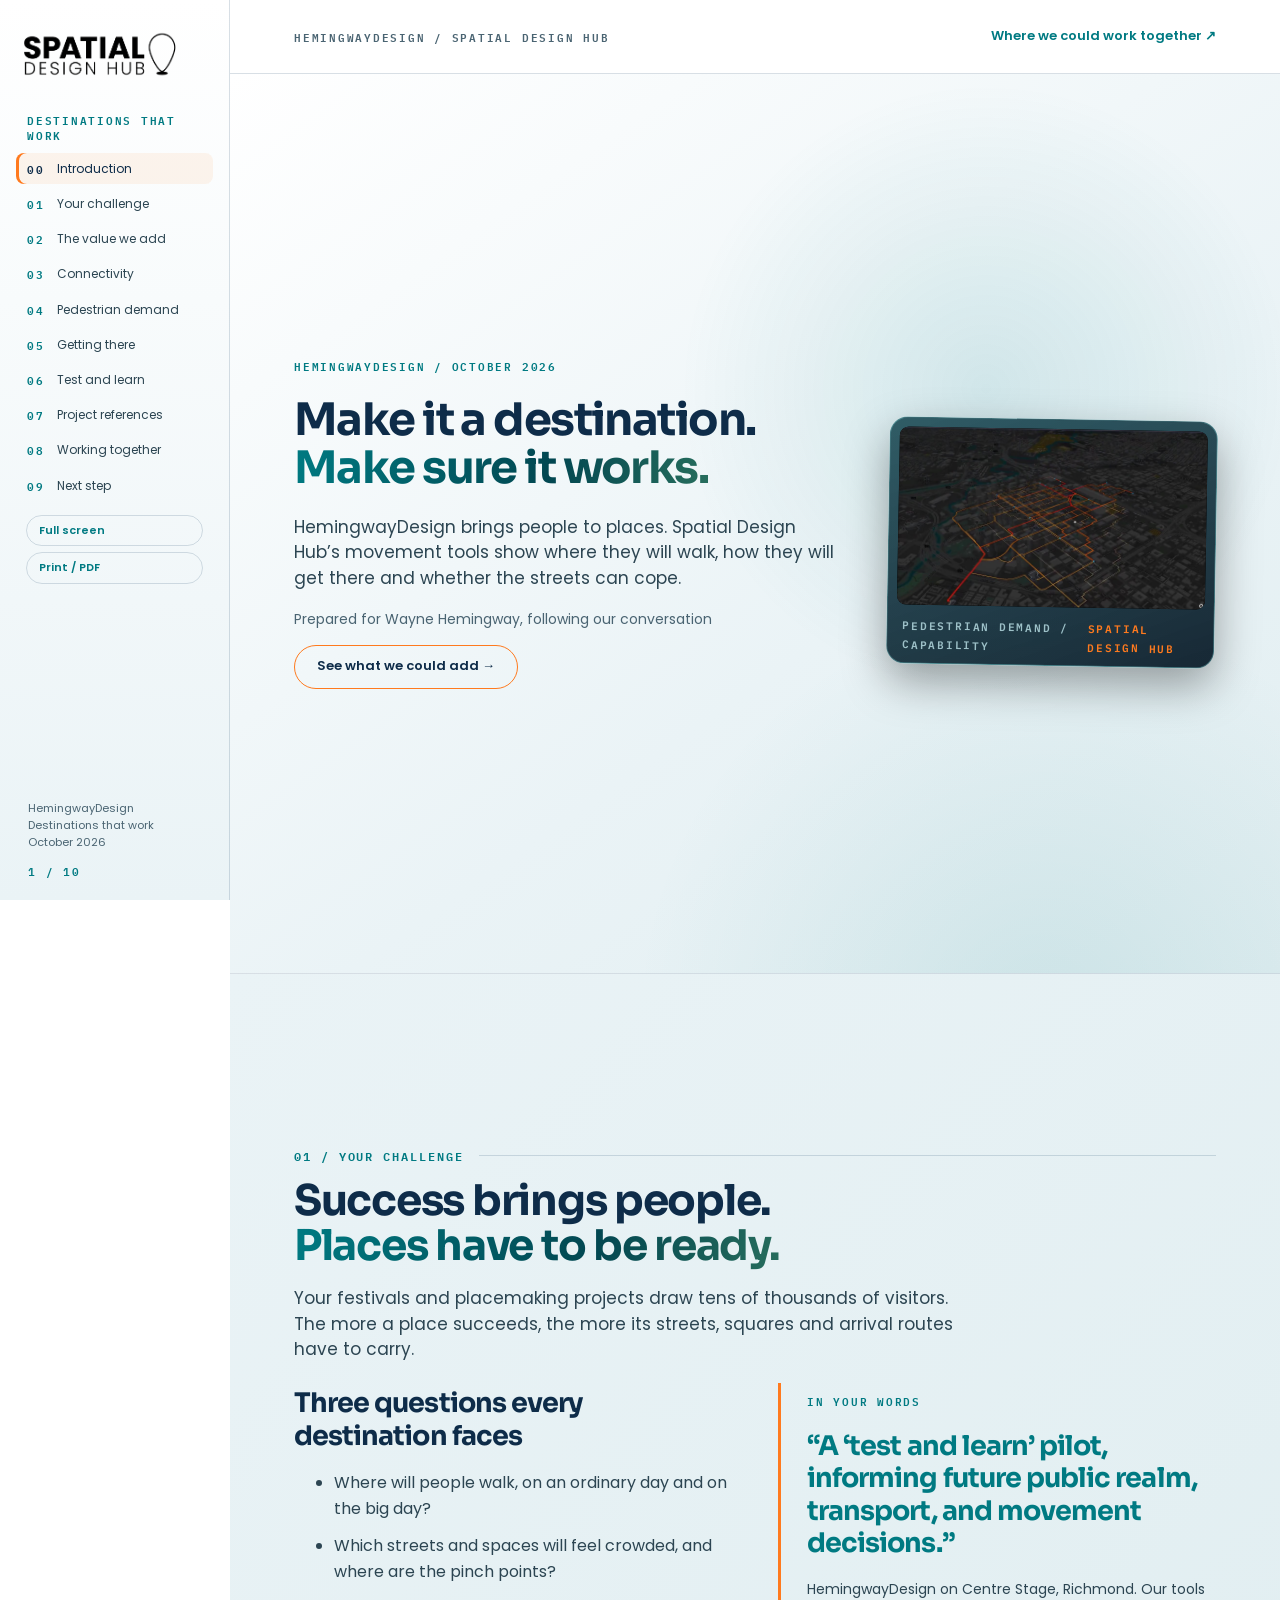
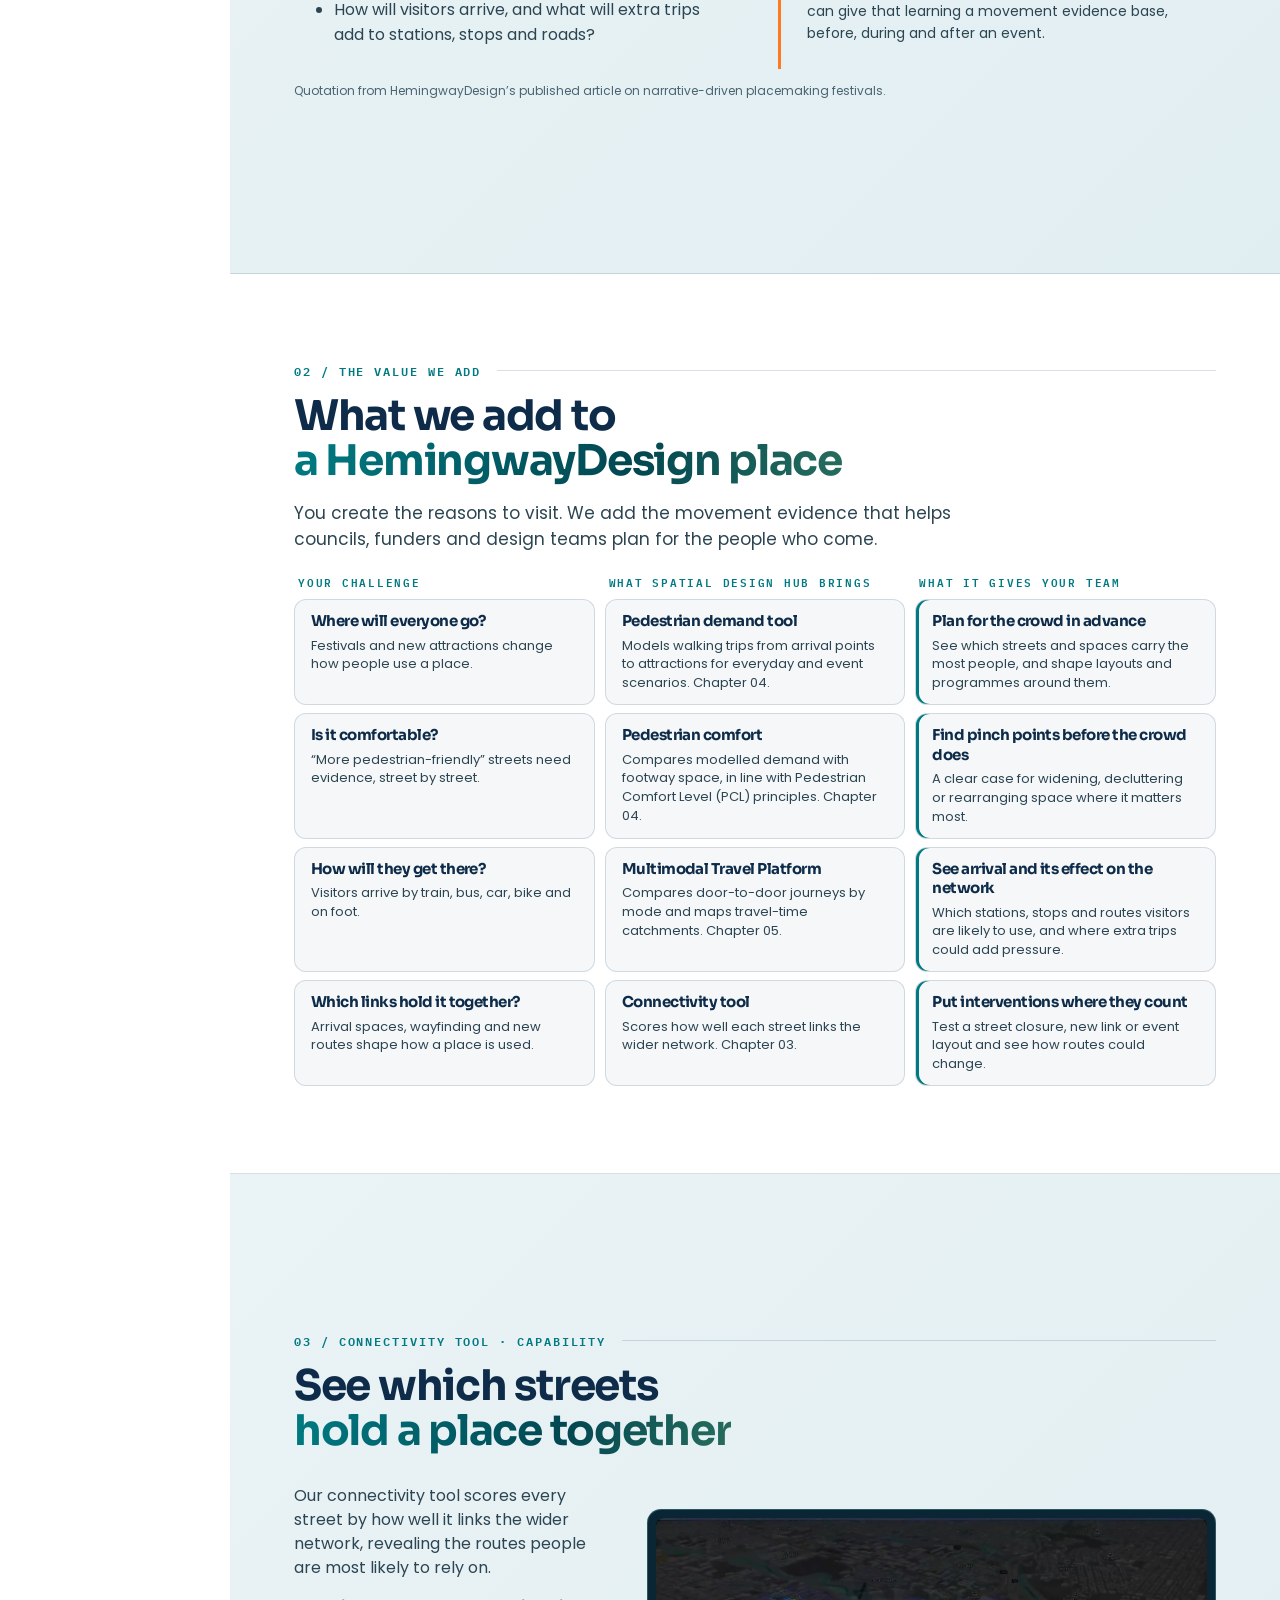
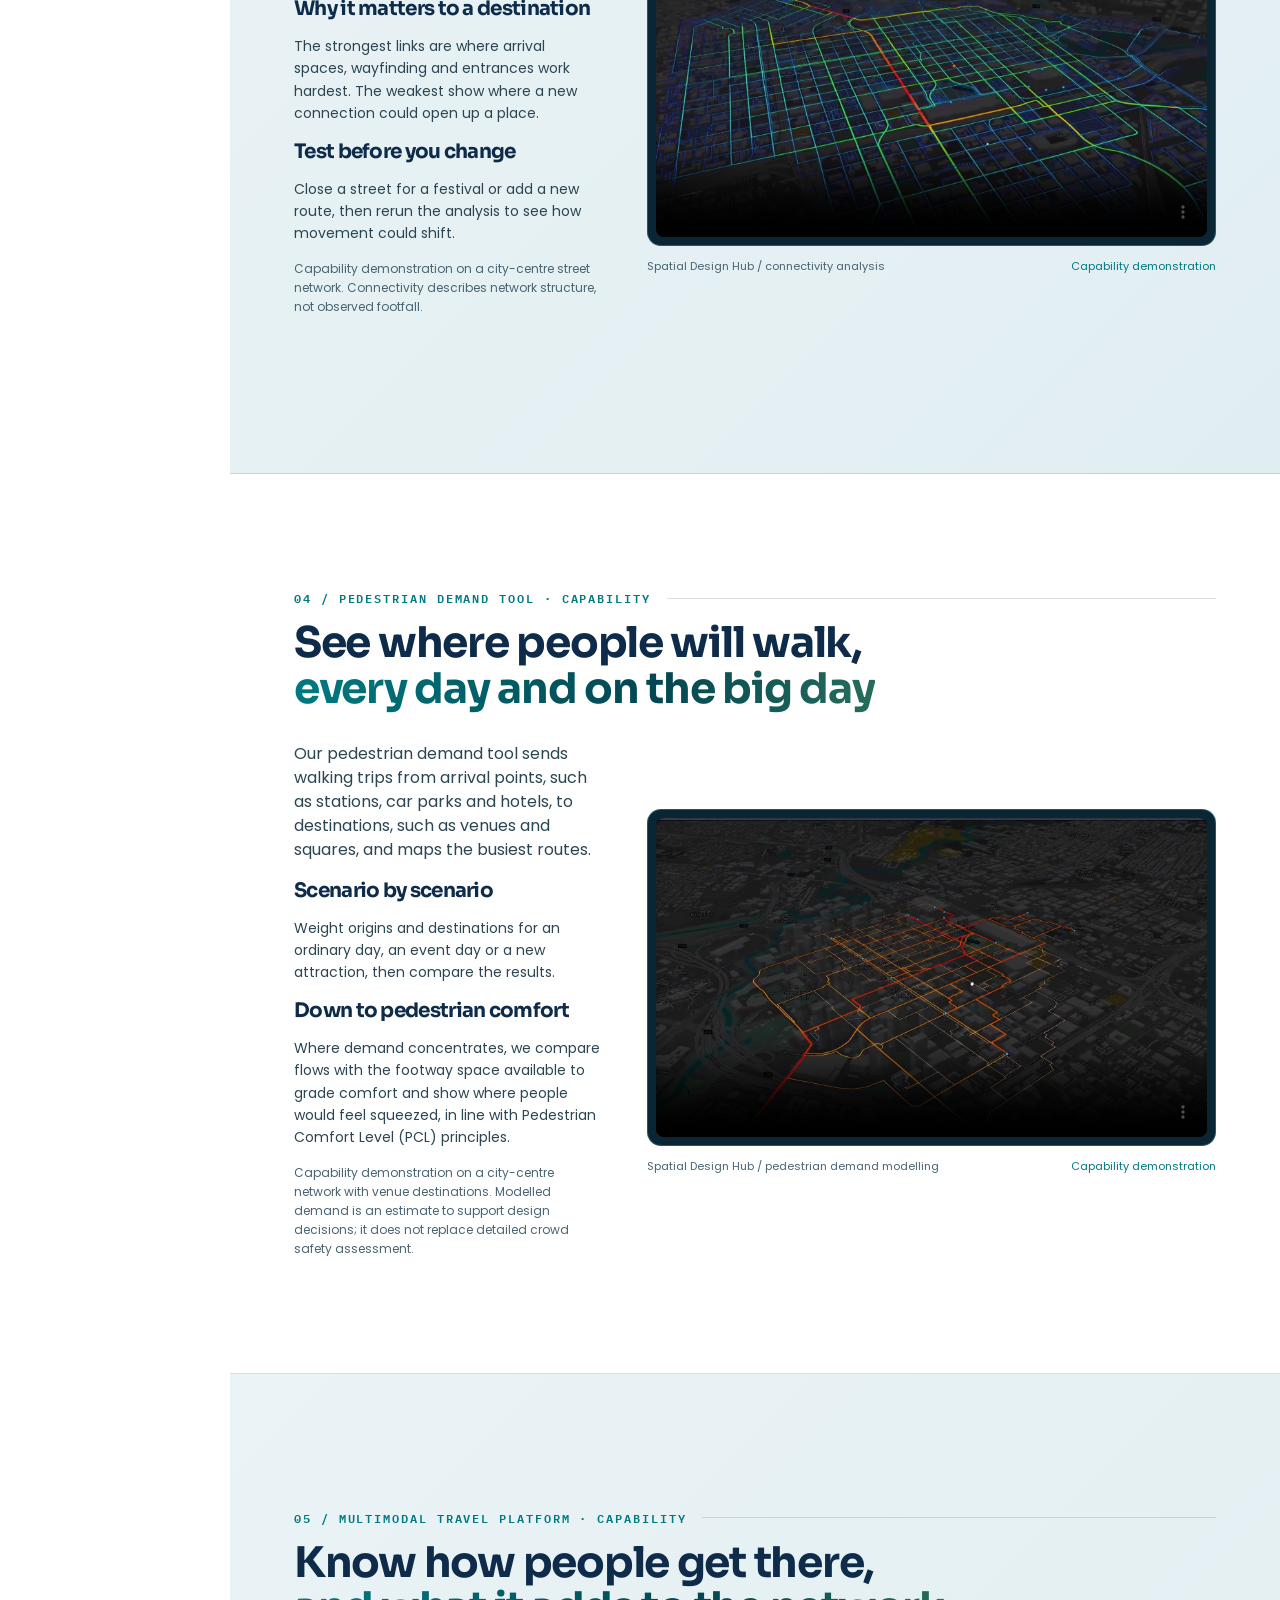
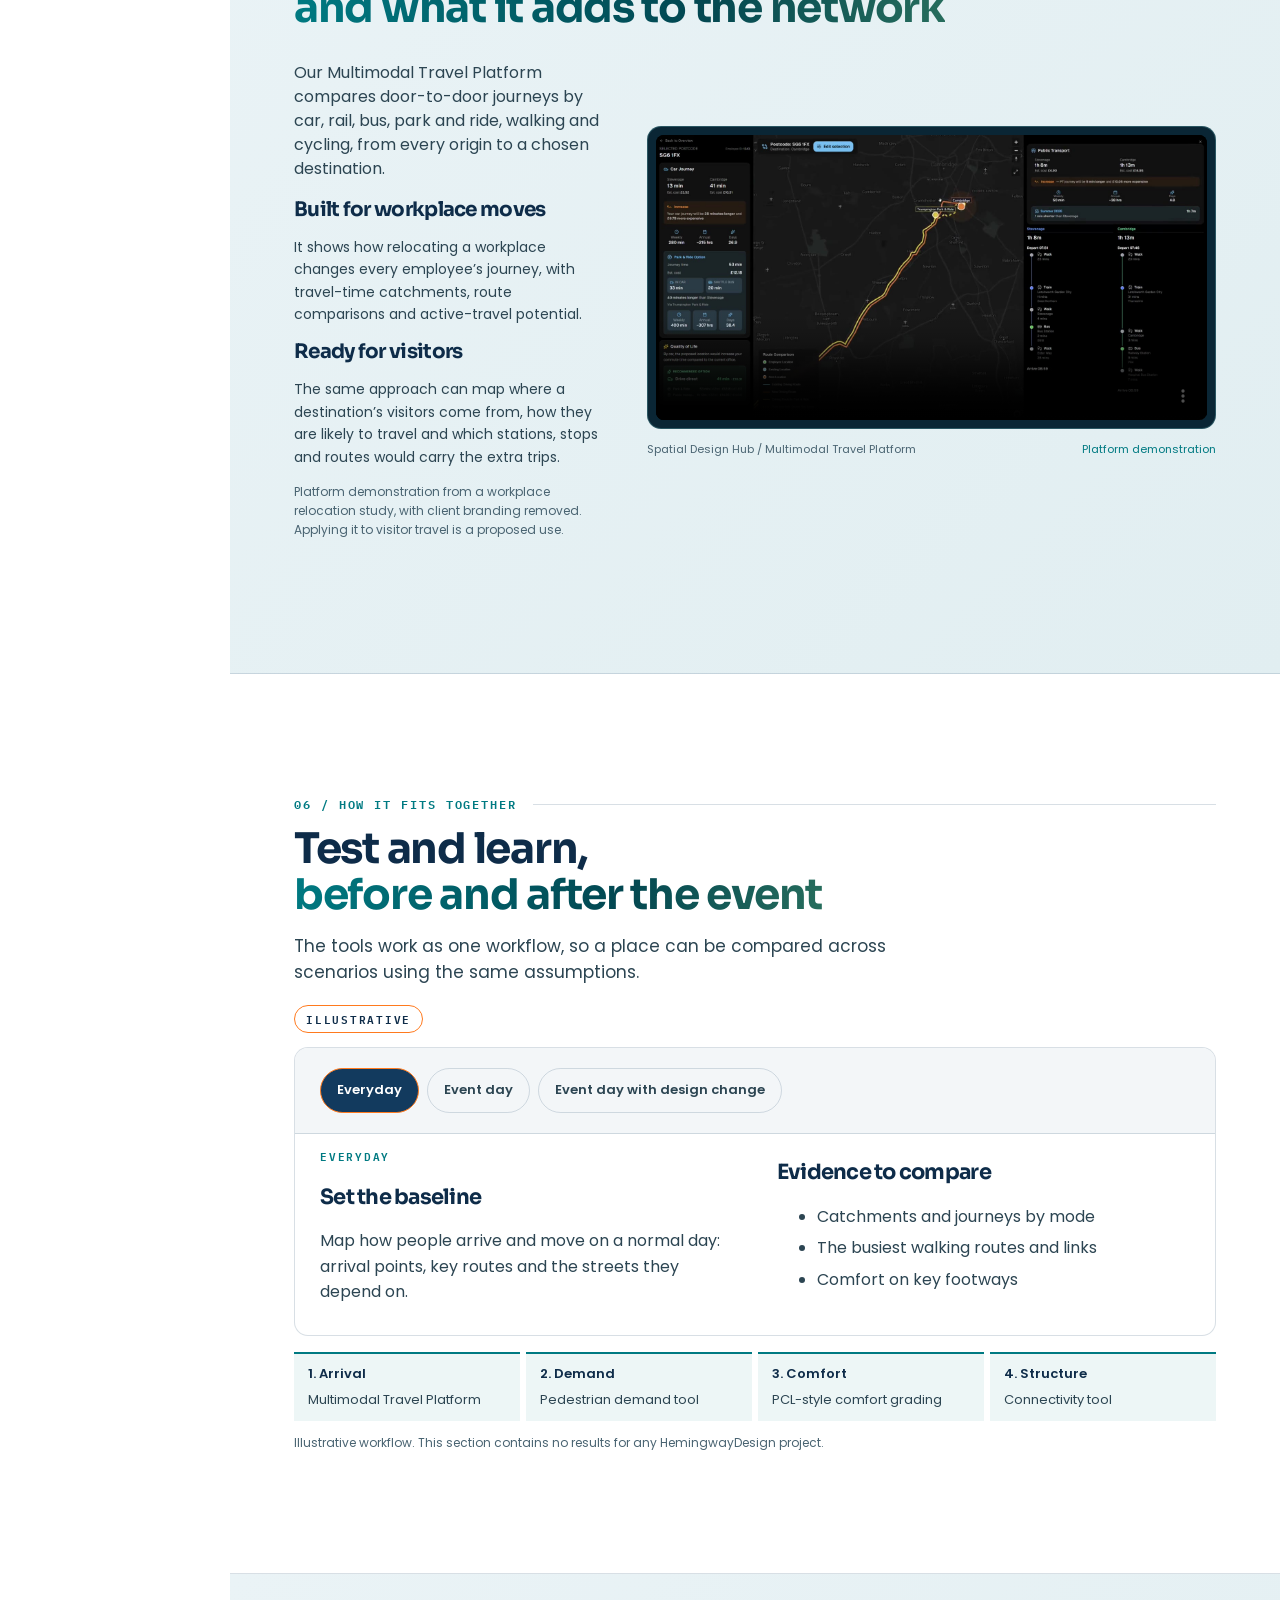
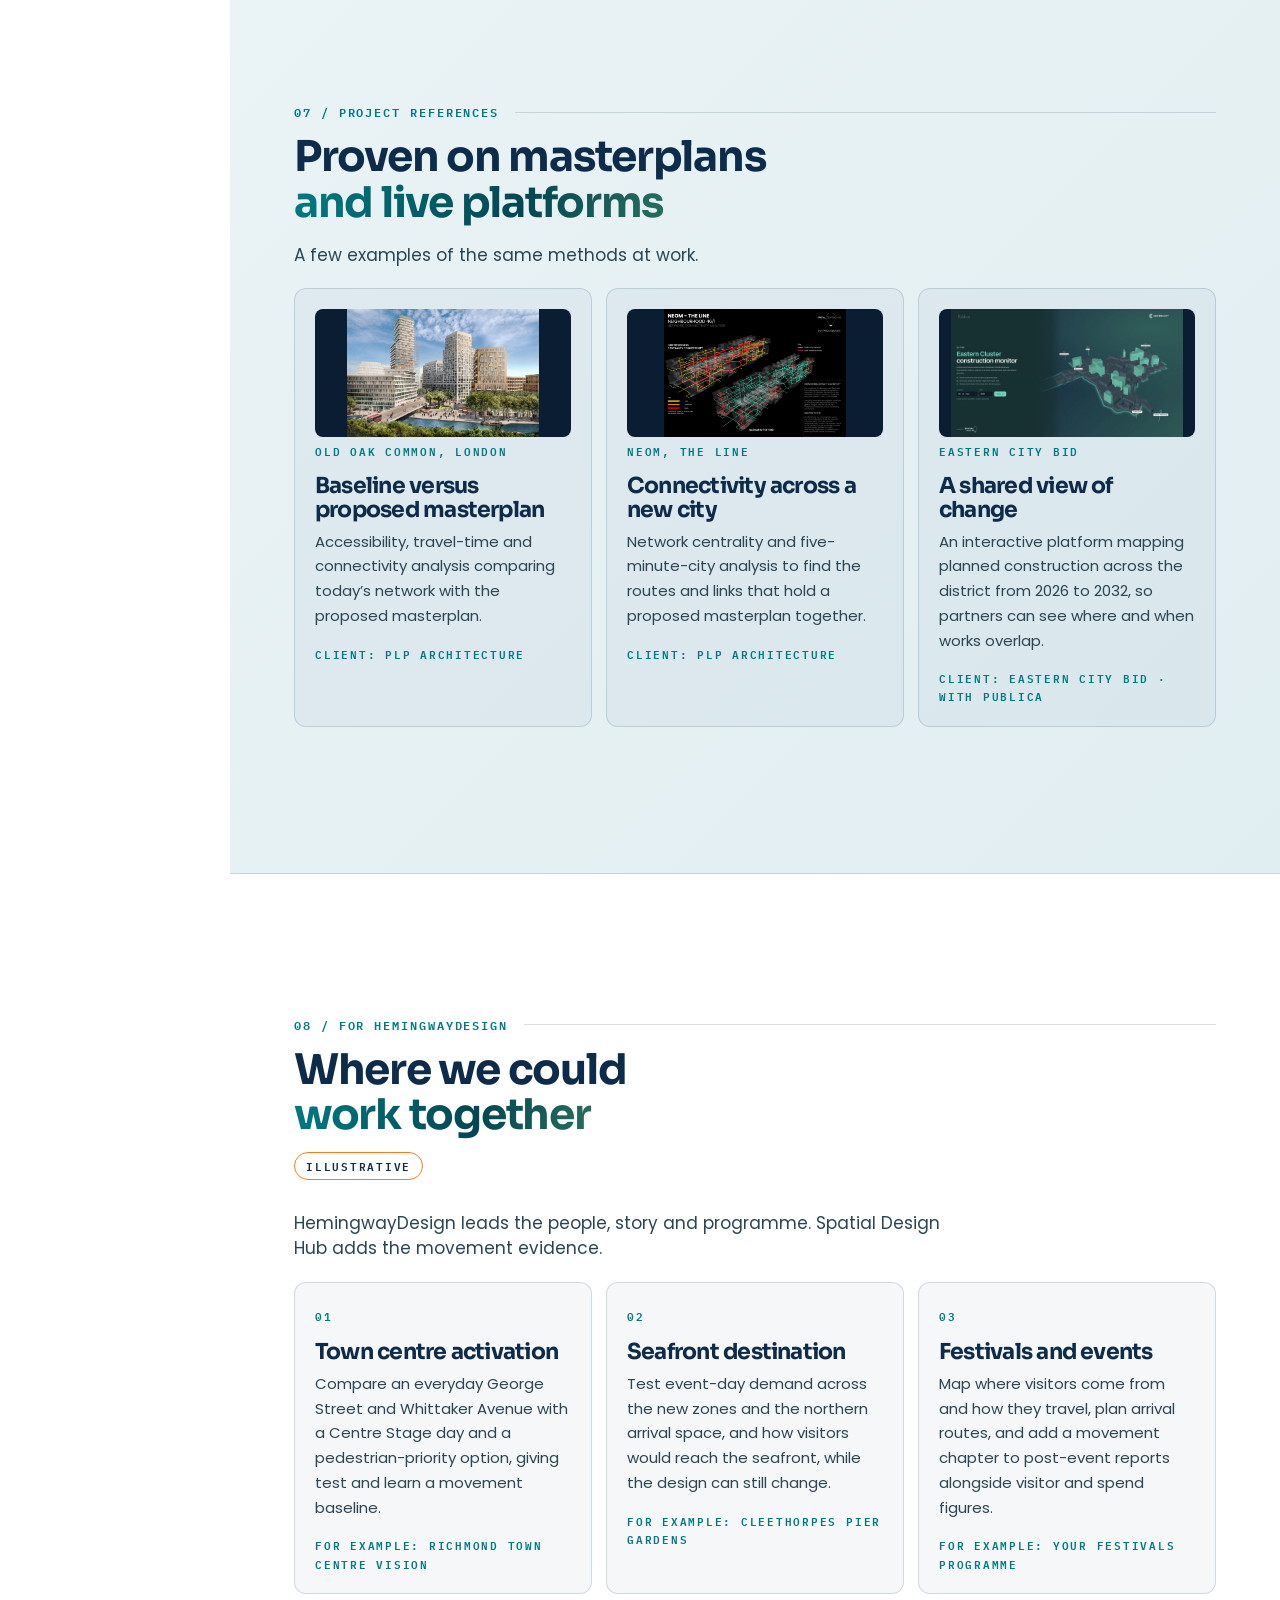
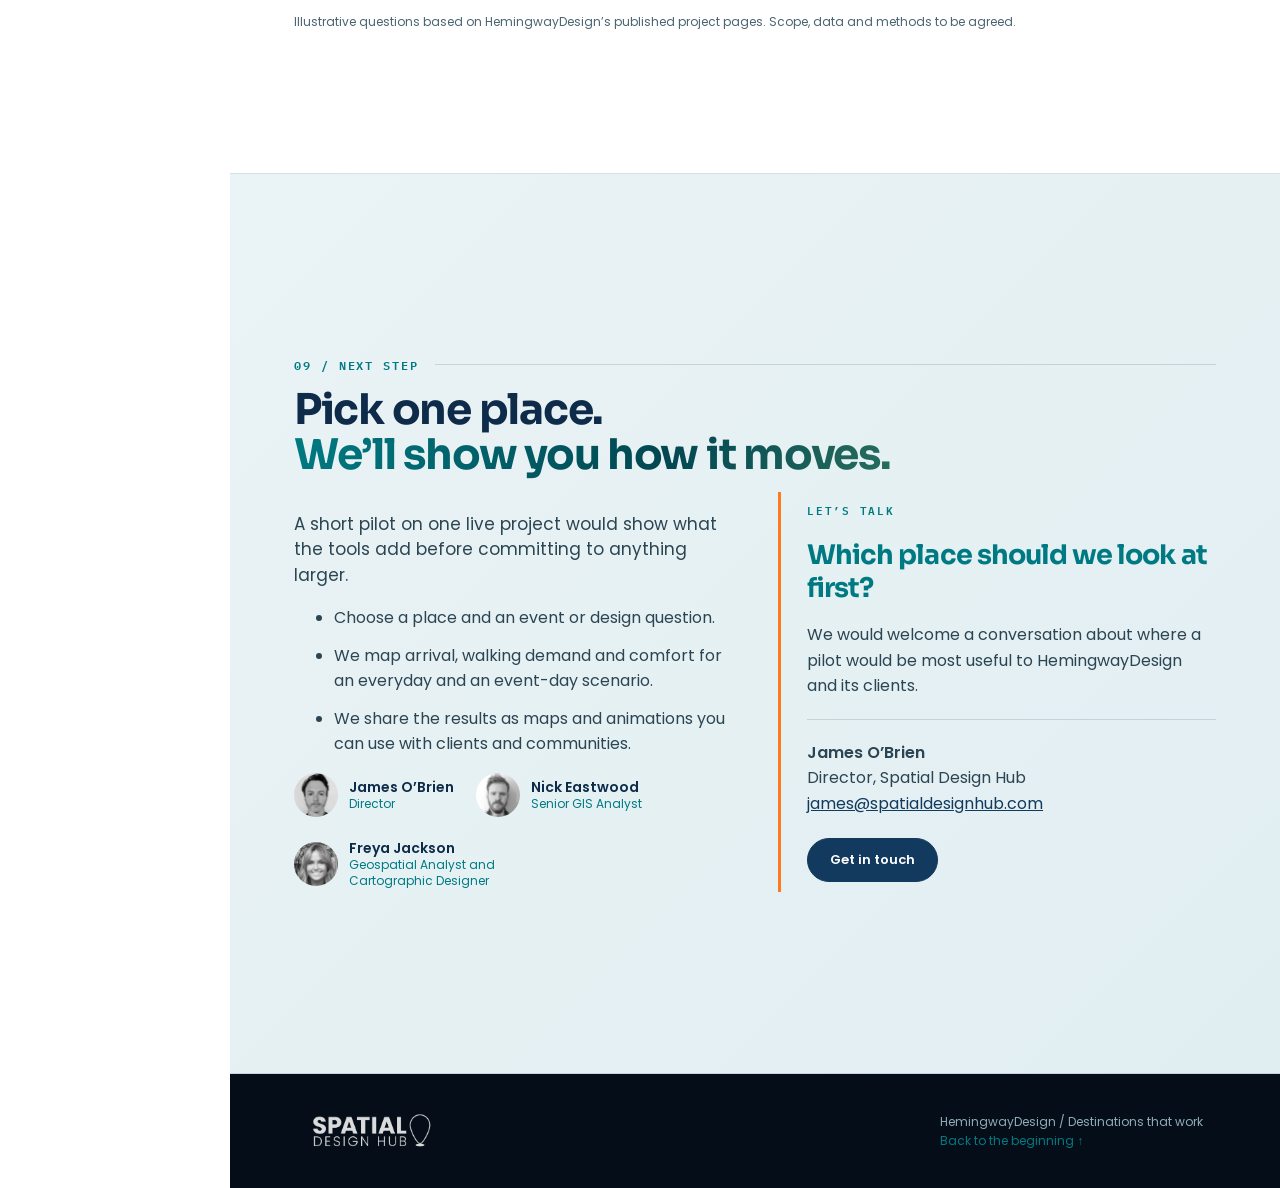
==== hemingwaydesign-deck_Light/index.html @ 5693001e "Add files via upload" ====
<!doctype html><html lang="en-GB" data-theme="light"><head><meta charset="utf-8"><meta name="viewport" content="width=device-width,initial-scale=1"><meta name="theme-color" content="#FFFFFF"><title>Destinations That Work</title><meta name="description" content="Spatial Design Hub for HemingwayDesign: pedestrian demand, comfort, connectivity and multimodal travel tools for destinations and events."><style>
:root{--navy:#0A1D33;--deep:#05060A;--blue:#123A5E;--teal:#007A82;--light-teal:#66AFB4;--amber:#FF7A1E;--paper:#F2F4F6;--body:#C9D6E8;--muted:#8FA3C4;--line:rgba(150,212,221,.2)}
*{box-sizing:border-box}html{scroll-behavior:smooth}body{margin:0;background:var(--deep);color:var(--paper);font:400 16px/1.6 Manrope,Inter,Arial,sans-serif}button,a{font:inherit}button{cursor:pointer}a{color:inherit;text-decoration:none}img{max-width:100%;display:block}button:focus-visible,a:focus-visible{outline:2px solid var(--amber);outline-offset:4px}::selection{background:var(--amber);color:var(--deep)}
.skip{position:absolute;left:-9999px;top:1rem;background:var(--amber);color:#081c2a;padding:.5rem 1rem;z-index:100}.skip:focus{left:1rem}
.shell{display:grid;grid-template-columns:230px minmax(0,1fr)}.rail{position:sticky;top:0;height:100vh;padding:28px 18px;background:linear-gradient(180deg,#0A1D33,#071521);border-right:1px solid var(--line);display:flex;flex-direction:column;z-index:20}.brand img{width:168px;height:auto}.rail-label,.eyebrow,.tag,.micro{font:700 11px/1.4 'IBM Plex Mono',monospace;letter-spacing:.17em;text-transform:uppercase}.rail-label{color:var(--light-teal);margin:44px 11px 18px}.chapter-nav{display:grid;gap:4px}.chapter-nav a{display:flex;gap:12px;align-items:center;padding:10px 12px;border-radius:8px;color:#B8CBD5;font-size:13px;transition:.2s}.chapter-nav a span{color:var(--light-teal);font:500 11px 'IBM Plex Mono',monospace}.chapter-nav a:hover,.chapter-nav a.active{background:rgba(0,122,130,.25);color:#fff}.chapter-nav a.active{box-shadow:inset 3px 0 var(--amber)}.rail-foot{margin-top:auto;color:#7FA7B4;font-size:11px;line-height:1.55;padding:12px}
main{min-width:0}.topbar{height:74px;display:flex;align-items:center;justify-content:space-between;padding:0 clamp(24px,5vw,86px);border-bottom:1px solid var(--line);background:rgba(5,12,20,.8)}.topbar .micro{color:#A3C1C8}.topbar a{color:var(--light-teal);font-size:13px;font-weight:700}.topbar a:hover{color:var(--amber)}
.section{position:relative;padding:clamp(72px,9vw,140px) clamp(24px,6vw,110px);border-bottom:1px solid var(--line);overflow:hidden}.wrap{max-width:1200px;margin:auto}.hero{min-height:calc(100vh - 74px);display:flex;align-items:center;background:radial-gradient(circle at 72% 35%,rgba(0,122,130,.32),transparent 30%),linear-gradient(145deg,#0A1D33 0%,#071725 55%,#032D39 100%)}.hero:after{content:"";position:absolute;inset:auto -20% -55% 35%;height:100%;background:radial-gradient(ellipse,rgba(0,122,130,.25),transparent 65%);pointer-events:none}.hero-grid{display:grid;grid-template-columns:1fr .9fr;gap:7%;align-items:center;width:100%}.eyebrow{color:var(--light-teal);margin-bottom:22px}.hero h1,h2,h3{font-family:Sora,Manrope,Arial,sans-serif;line-height:1.08;letter-spacing:-.035em}.hero h1{font-size:clamp(46px,6vw,90px);margin:0 0 22px;max-width:850px}.hero h1 em{font-style:normal;color:#86D2D0}.lead{font-size:clamp(18px,1.6vw,23px);line-height:1.5;color:#D1E6E8;max-width:660px}.hero-copy{color:var(--body);max-width:650px}.actions{display:flex;gap:12px;flex-wrap:wrap;margin-top:32px}.btn{display:inline-flex;align-items:center;gap:12px;border:1px solid var(--amber);background:var(--amber);color:#10283A;padding:13px 19px;border-radius:6px;font-weight:800;font-size:13px}.btn:hover{background:#FF9B58}.btn.secondary{background:transparent;color:#fff;border-color:#6CAFB4}.btn.secondary:hover{background:rgba(102,175,180,.12)}.arrow{font-size:19px;line-height:1}
.hero-panel{border:1px solid rgba(130,221,219,.34);background:linear-gradient(160deg,rgba(11,61,72,.82),rgba(5,22,36,.92));border-radius:18px;padding:12px;box-shadow:0 30px 80px #0008;transform:rotate(1.4deg)}.hero-panel img{border-radius:9px}.panel-foot{display:flex;align-items:center;justify-content:space-between;padding:10px 6px 1px;color:#9EC1C8;font:11px 'IBM Plex Mono',monospace}.panel-foot strong{color:var(--amber)}
.section-label{display:flex;align-items:center;gap:16px;color:var(--light-teal);font:700 12px 'IBM Plex Mono',monospace;letter-spacing:.12em;text-transform:uppercase;margin-bottom:18px}.section-label:after{content:"";height:1px;background:var(--line);flex:1}.section h2{font-size:clamp(34px,4vw,58px);margin:0 0 24px;max-width:850px}.section-intro{color:#B9CFD6;font-size:19px;max-width:840px;margin:0 0 40px}.dark{background:#091827}.tealwash{background:linear-gradient(135deg,#0A1D33,#06323D 75%,#092333)}.card-grid{display:grid;grid-template-columns:repeat(3,1fr);gap:14px}.card{border:1px solid var(--line);border-radius:12px;padding:27px;background:rgba(255,255,255,.035)}.card .num{font:700 11px 'IBM Plex Mono',monospace;color:var(--amber)}.card h3{font-size:22px;margin:20px 0 12px}.card p{color:var(--body);margin:0;font-size:14px}.card ul{color:var(--body);padding-left:17px;font-size:14px}.card li{margin:7px 0}.flow{display:flex;align-items:stretch;gap:6px;margin-top:28px}.flow div{flex:1;padding:16px;border-top:2px solid var(--teal);background:rgba(0,122,130,.12);font-size:13px}.flow strong{display:block;color:#B2E7E2;margin-bottom:5px}.flow .point{color:var(--amber)}
.explorer{display:grid;grid-template-columns:320px 1fr;min-height:520px;border:1px solid rgba(102,175,180,.36);border-radius:16px;overflow:hidden;background:#071824}.explorer-control{padding:30px;background:#0B2532;border-right:1px solid var(--line)}.explorer-control h3{font-size:23px;margin:8px 0 13px}.explorer-control p{color:var(--body);font-size:14px}.layers{display:grid;gap:9px;margin:24px 0}.layer-btn{width:100%;text-align:left;background:transparent;border:1px solid var(--line);border-radius:7px;padding:11px 13px;color:#BED1D8;font-size:13px;display:flex;align-items:center;gap:10px}.layer-btn:before{content:"";width:9px;height:9px;border-radius:50%;border:1px solid var(--light-teal)}.layer-btn.on{border-color:var(--light-teal);background:rgba(0,122,130,.22);color:white}.layer-btn.on:before{background:#72D1C6}.explorer-stage{position:relative;min-height:520px;overflow:hidden;background:radial-gradient(circle at 50% 45%,#0E3B43,#071B2C 65%)}.explorer-stage svg{width:100%;height:100%;position:absolute;inset:0}.legend{position:absolute;bottom:20px;right:20px;border:1px solid var(--line);border-radius:8px;background:#081b2de6;padding:12px 16px;color:#B5CBD0;font-size:12px}.legend b{display:block;color:white;margin-bottom:3px}.map-note{position:absolute;top:18px;right:18px;font:10px 'IBM Plex Mono',monospace;letter-spacing:.1em;text-transform:uppercase;color:#ADD5D6;background:#0A2432d9;border:1px solid var(--line);padding:6px 9px;border-radius:5px}.map-label{fill:#E6F4F3;font:600 13px Arial,sans-serif;paint-order:stroke;stroke:#07303E;stroke-width:4px}.map-layer{transition:opacity .3s}.map-layer.off{opacity:0}
.split{display:grid;grid-template-columns:1fr 1fr;gap:5%;align-items:center}.image-frame{border:1px solid var(--line);padding:8px;border-radius:13px;background:#092735;box-shadow:0 22px 60px #0005}.image-frame img{border-radius:6px}.caption{color:#9DB4BF;font-size:12px;margin-top:12px}.quote{border-left:3px solid var(--amber);padding-left:22px;color:#D5E8E7;font-size:19px}.tabs{display:flex;gap:6px;margin:25px 0 18px}.tab{border:1px solid var(--line);background:transparent;color:#C5D8DB;border-radius:6px;padding:8px 13px;font-size:13px}.tab[aria-selected=true]{background:var(--teal);border-color:var(--teal);color:white}.tab-panel[hidden]{display:none}.metric-line{display:grid;grid-template-columns:repeat(3,1fr);gap:10px;margin-top:25px}.metric-line div{border-top:1px solid var(--line);padding-top:12px;color:#B9D1D4;font-size:13px}.metric-line b{display:block;color:#fff;font-size:15px}
.video-wrap{position:relative;border:1px solid rgba(102,175,180,.35);padding:8px;background:#0A2635;border-radius:14px}.video-wrap video{display:block;width:100%;aspect-ratio:5/3;object-fit:contain;background:#000;border-radius:8px}.proof{display:grid;grid-template-columns:.65fr 1.35fr;gap:7%;align-items:center}.proof p{color:var(--body)}.small-label{font:700 11px 'IBM Plex Mono',monospace;color:var(--amber);text-transform:uppercase;letter-spacing:.12em}
.terms{display:grid;grid-template-columns:1fr 1fr;gap:16px}.term{border-top:1px solid var(--line);padding:20px 0}.term b{color:#fff;display:block;margin-bottom:5px}.term p{color:var(--body);margin:0;font-size:14px}.fee{font-size:clamp(55px,7vw,98px);font-weight:800;font-family:Sora,Arial,sans-serif;letter-spacing:-.06em;line-height:1}.fee span{font-size:17px;color:var(--body);letter-spacing:0}.fee-grid{display:grid;grid-template-columns:repeat(3,1fr);gap:12px;margin-top:30px}.fee-grid div{border:1px solid var(--line);padding:20px;border-radius:8px;background:#092736}.fee-grid strong{display:block;font-size:27px;color:#fff}.fee-grid small{display:block;color:#A8C5C8;margin-top:8px}.notice{border-left:3px solid var(--amber);padding:12px 18px;background:rgba(255,122,30,.08);color:#D6E2E2;font-size:14px;margin-top:28px}.end{background:linear-gradient(135deg,#0A1D33,#032D39);padding-bottom:120px}.end h2{max-width:800px}.footer{display:flex;justify-content:space-between;gap:20px;padding:30px clamp(24px,6vw,110px);background:#050E18;color:#8EADB8;font-size:12px}.footer img{width:130px;opacity:.85}
@media(max-width:1050px){.shell{grid-template-columns:1fr}.rail{height:auto;position:sticky;padding:10px 18px;flex-direction:row;align-items:center;gap:18px}.brand img{width:120px}.rail-label,.rail-foot{display:none}.chapter-nav{display:flex;overflow:auto;gap:2px}.chapter-nav a{white-space:nowrap;font-size:11px}.topbar{display:none}.hero{min-height:85vh}.hero-grid{grid-template-columns:1fr 1fr}}
@media(max-width:720px){.rail{position:relative;display:block}.chapter-nav{margin-top:8px}.chapter-nav a{padding:7px}.hero-grid,.split,.proof,.explorer{grid-template-columns:1fr}.hero{min-height:0}.hero-panel{transform:none;margin-top:22px}.card-grid,.fee-grid,.terms,.metric-line{grid-template-columns:1fr}.flow{display:grid}.explorer-control{border-right:0;border-bottom:1px solid var(--line)}.explorer-stage{min-height:390px}.section{padding:70px 20px}.footer{display:block}.footer img{margin-bottom:15px}}
@media(prefers-reduced-motion:reduce){html{scroll-behavior:auto}.reveal{transition:none;opacity:1;transform:none}}

.footer{align-items:center;flex-wrap:wrap}.partner-logos{display:flex;align-items:center;gap:30px;flex-wrap:wrap}.footer .partner-logos img{width:150px;height:62px;object-fit:contain;margin:0;opacity:1}.footer .partner-logos .layer-logo{width:180px}.footer .partner-logos .greengage-logo{width:170px}@media(max-width:720px){.partner-logos{gap:22px;margin-bottom:22px}.footer .partner-logos img{width:130px;height:52px}.footer .partner-logos .layer-logo{width:160px}.footer .partner-logos .greengage-logo{width:150px}}

.hero-layout{display:grid;grid-template-columns:1fr 1fr;gap:5%;align-items:center}.hero h1{font-size:clamp(44px,5vw,76px)}.hero-panel{transform:rotate(1deg);padding:9px}.hero-image{width:100%;border-radius:9px}.sub{color:var(--muted);font-size:14px}.section-title{font-size:clamp(34px,4vw,58px)!important}.section-title em{color:#86D2D0;font-style:normal}.lead{color:#D1E6E8}.section>.wrap>.lead{margin-bottom:38px}.card-grid{margin:30px 0}.card h2,.card h3{font-size:22px}.card p{font-size:15px;line-height:1.65}.split h3{font-size:27px;line-height:1.2;margin:0 0 18px}.split p,.split li{color:var(--body)}li{margin:12px 0}.statement{border-left:3px solid var(--amber);padding:10px 0 10px 26px}.statement h3{color:#86D2D0}.small{color:var(--muted);font-size:12px;line-height:1.7;margin:25px 0 0}.demo-layout{display:grid;grid-template-columns:.8fr 1.2fr;gap:5%;align-items:center}.demo-layout .lead{font-size:19px}.demo-layout h3{font-size:20px;line-height:1.25;margin:24px 0 10px}.demo-layout p{color:var(--body);font-size:15px;line-height:1.7}.demo-layout p.small{font-size:12px}.demo-layout figure{margin:0}.video-wrap video{aspect-ratio:auto;max-height:none}figcaption{display:flex;justify-content:space-between;gap:12px;color:var(--muted);font-size:11px;margin-top:12px}figcaption span{color:var(--light-teal)}.scenario{border:1px solid var(--line);border-radius:14px;background:#071824;overflow:hidden}.scenario-controls{display:flex;gap:8px;flex-wrap:wrap;padding:20px 25px;border-bottom:1px solid var(--line);background:#0B2532}.scenario-controls button{border:1px solid var(--line);border-radius:6px;background:transparent;color:var(--body);padding:11px 16px;font-size:13px}.scenario-controls button[aria-pressed=true]{background:var(--blue);border-color:var(--amber);color:#fff}.scenario .split{padding:30px}.scenario h3{font-size:25px}.rail-tools{display:grid;gap:8px;margin:22px 10px 0}.rail-tools button{background:transparent;color:var(--light-teal);border:1px solid var(--line);padding:8px 12px;border-radius:5px;font-size:11px;text-align:left}.rail-tools button:hover{border-color:var(--amber)}.rail-label{margin-top:32px}.chapter-nav a{font-size:12px;padding:8px 11px}.chapter-nav a.active{color:#fff}.topbar a{cursor:pointer}.footer a{color:var(--light-teal)}@media(max-width:1050px){.rail-tools{display:none}.chapter-nav a{font-size:11px}.hero-layout{grid-template-columns:1fr 1fr}}@media(max-width:720px){.hero-layout,.demo-layout{grid-template-columns:1fr}.hero h1{font-size:46px}.demo-layout figure{margin-top:24px}.scenario .split{padding:22px}.scenario-controls{padding:16px}.scenario-controls button{flex:1;min-width:130px}.section-title{font-size:37px!important}.section{padding:65px 22px}figcaption{flex-wrap:wrap}}@media print{.rail,.topbar,.shell{display:block}.section{break-inside:avoid;print-color-adjust:exact}.hero{min-height:0}.section{padding:40px}}

.js .reveal{opacity:0;transform:translateY(20px);transition:opacity .7s,transform .7s}.reveal{opacity:1;transform:none}.js .reveal.visible{opacity:1;transform:none}
.hero-panel video{display:block;width:100%;border-radius:9px;background:#000}.print-poster{display:none}.example{font:500 12px/1.5 'IBM Plex Mono',monospace;color:var(--light-teal)!important;letter-spacing:.04em;margin-top:16px!important}.inset{max-width:300px;margin:6px 0 4px}.contact a{color:var(--amber)}#counter{display:block;margin-top:10px;color:var(--light-teal);font:500 11px 'IBM Plex Mono',monospace;letter-spacing:.12em}hr{border:0;border-top:1px solid var(--line);margin:20px 0}.demo-layout{grid-template-columns:.7fr 1.3fr}.section{scroll-margin-top:0}
@media(min-width:1051px){.section{min-height:100vh;display:flex;align-items:center}.section>.wrap{width:100%}}
@media(max-width:1050px){.shell{grid-template-columns:minmax(0,1fr)}.rail{top:0;min-width:0}.rail-foot{display:none}}
@media(min-width:1051px) and (max-height:900px){.rail{padding:20px 16px;overflow:auto}.rail-label{margin:22px 11px 10px}.chapter-nav a{padding:6px 11px}.rail-tools{margin-top:14px;gap:6px}.rail-tools button{padding:6px 12px}.rail-foot{padding:10px 12px 0}.section{padding:44px clamp(24px,5vw,80px)}.section-title{font-size:clamp(30px,3.3vw,46px)!important;margin-bottom:14px!important}.section-label{margin-bottom:12px}.lead{font-size:18px}.section>.wrap>.lead{margin-bottom:20px}.card-grid{margin:18px 0}.card{padding:20px}.card h3{margin:12px 0 8px}.demo-layout h3{margin:14px 0 6px}.demo-layout p{font-size:14px;line-height:1.6}.demo-layout .lead{font-size:17px}.video-wrap video{max-height:56vh}.inset{max-width:200px}.small{margin-top:12px}.scenario .split{padding:20px 25px}.notice{margin-top:14px}.hero h1{font-size:clamp(40px,4.4vw,64px)}}
@media(max-width:720px){.demo-layout{grid-template-columns:1fr}}
@media(prefers-reduced-motion:reduce){.js .reveal{opacity:1;transform:none;transition:none}}
@media print{@page{size:A4 landscape;margin:0}.rail,.topbar,.skip,.btn,.scenario-controls,.footer{display:none!important}.shell{display:block}body{background:#0A1D33;-webkit-print-color-adjust:exact;print-color-adjust:exact}.section{min-height:0!important;height:auto;break-after:page;break-inside:avoid;padding:14mm 16mm!important;display:block!important}.js .reveal{opacity:1!important;transform:none!important}video{display:none!important}.print-poster{display:block!important;width:100%;border-radius:8px}.hero-panel{transform:none}.section-title{font-size:36px!important}.lead{font-size:17px}.card-grid{grid-template-columns:repeat(3,1fr)}.demo-layout,.hero-layout,.split{grid-template-columns:.8fr 1.2fr}}

@font-face{font-family:'Sora';font-style:normal;font-weight:600 700;font-display:swap;src:url([data-uri]) format('woff2')}
@font-face{font-family:'Poppins';font-style:normal;font-weight:400;font-display:swap;src:url([data-uri]) format('woff2')}
@font-face{font-family:'Poppins';font-style:normal;font-weight:500;font-display:swap;src:url([data-uri]) format('woff2')}
@font-face{font-family:'Poppins';font-style:normal;font-weight:600;font-display:swap;src:url([data-uri]) format('woff2')}
@font-face{font-family:'IBM Plex Mono';font-style:normal;font-weight:500;font-display:swap;src:url([data-uri]) format('woff2')}
@font-face{font-family:'IBM Plex Mono';font-style:normal;font-weight:600;font-display:swap;src:url([data-uri]) format('woff2')}
/* ===== Spatial Design Hub Visual Guidelines (Oct 2026) ===== */
:root{--accent:#F5B82E;--amber:#F5B82E;--gold:#F5B82E;--head:'Sora','Poppins',Arial,sans-serif;--text:'Poppins','Helvetica Neue',Arial,sans-serif;--mono:'IBM Plex Mono',ui-monospace,Menlo,monospace;--line:rgba(143,163,196,.22);--panel:rgba(255,255,255,.045)}
body{font-family:var(--text)}h1,h2,h3,.hero h1,.section-title,.card h3,.fee{font-family:var(--head);font-weight:700}.section-title{letter-spacing:-.03em}.hero h1{letter-spacing:-.035em}
.rail-label,.eyebrow,.tag,.micro,.section-label,.small-label,.card .num,.chapter-nav a span,.panel-foot,.example,#counter,.chip{font-family:var(--mono)!important;font-weight:600!important;letter-spacing:.16em!important;text-transform:uppercase}
.example{font-size:11px!important}
button:focus-visible,a:focus-visible,video:focus-visible{outline:2px solid var(--accent);outline-offset:3px}::selection{background:var(--accent);color:#0A1D33}
.chapter-nav a.active{background:rgba(245,184,46,.10);box-shadow:inset 3px 0 var(--accent);color:#fff}.chapter-nav a.active span{color:var(--accent)}
.card{border-radius:12px;background:var(--panel);box-shadow:none}.card .num{color:var(--light-teal)}
.hero-panel{box-shadow:0 18px 44px rgba(0,0,0,.35)}.image-frame{box-shadow:none}
.notice{border-left-color:var(--accent);background:rgba(245,184,46,.07)}.statement{border-left-color:var(--accent)}
.btn{display:inline-flex;align-items:center;gap:10px;min-height:44px;background:transparent;color:var(--accent);border:1.5px solid var(--accent);border-radius:999px;padding:11px 22px;font:600 13px/1.4 var(--text);transition:background .22s ease,color .22s ease,transform .22s ease}
.btn:hover{background:rgba(245,184,46,.38);color:#F2F4F6;transform:translateY(-2px)}
.btn.primary{background:#123A5E;border-color:#123A5E;color:#F2F4F6}.btn.primary:hover{background:#889CAE;border-color:#889CAE;color:#0A1D33}
.chip{display:inline-block;font-size:11px!important;color:var(--accent);border:1px solid var(--accent);border-radius:999px;padding:4px 11px;margin-bottom:14px}
.scenario-controls button{border-radius:999px;font-family:var(--text);font-weight:600}.scenario-controls button[aria-pressed=true]{background:#123A5E;border-color:var(--accent)}
.rail-tools button{border-radius:999px;font-family:var(--text);font-weight:600}
.contact a{color:var(--accent)}.actions{display:flex;gap:12px;flex-wrap:wrap;margin-top:22px}
.js .reveal{transform:translateY(18px)}
@media(prefers-reduced-motion:reduce){.btn,.btn:hover{transition:none;transform:none}}
/* Animated heading gradient: the teal second line of every heading drifts through the teal family. Off for reduced motion and print. */
@supports ((-webkit-background-clip:text) or (background-clip:text)){
.hero h1 em,.section-title em{background:linear-gradient(100deg,#66AFB4 0%,#86D2D0 22%,#C9ECEA 38%,#8BB6A2 55%,#66AFB4 75%,#86D2D0 100%);background-size:250% 100%;-webkit-background-clip:text;background-clip:text;-webkit-text-fill-color:transparent;color:transparent;animation:sdh-heading-flow 9s ease-in-out infinite alternate}
}
@keyframes sdh-heading-flow{from{background-position:0% 50%}to{background-position:100% 50%}}
@media(prefers-reduced-motion:reduce){.hero h1 em,.section-title em{animation:none;background-position:30% 50%}}
@media print{.hero h1 em,.section-title em{animation:none;background:none;-webkit-text-fill-color:#007A82;color:#007A82}}
/* Value map: client challenge -> Spatial Design Hub contribution -> value for their team */
.value-map{display:grid;gap:10px;margin-top:24px}.value-head,.value-row{display:grid;grid-template-columns:1fr 1fr 1fr;gap:10px}
.value-head span{font:600 11px var(--mono);letter-spacing:.16em;text-transform:uppercase;color:var(--light-teal);padding:0 4px}
.value-row>div{border:1px solid var(--line);border-radius:12px;padding:16px 20px;background:var(--panel)}.value-row>div:last-child{box-shadow:inset 3px 0 var(--light-teal)}
.value-row h3{font-size:17px;line-height:1.3;margin:0 0 6px}.value-row p{font-size:14px;line-height:1.55;margin:0;color:var(--body)}
@media(max-width:720px){.value-head{display:none}.value-row{grid-template-columns:1fr}.value-row>div:first-child:before{content:"Your challenge";display:block;font:600 10px var(--mono);letter-spacing:.16em;text-transform:uppercase;color:var(--light-teal);margin-bottom:6px}}
@media print{.value-head,.value-row{grid-template-columns:1fr 1fr 1fr}}

/* ===== Deck modes: set <html data-theme="dark|light|colour">. Dark is the default. ===== */
.logo-on-light{display:none!important}
[data-theme=light] .rail .logo-on-dark{display:none!important}[data-theme=light] .rail .logo-on-light{display:block!important}

/* ---- LIGHT: white/pale canvas, navy text, teal structure, amber accent as graphics only ---- */
[data-theme=light]{--accent:#FF7A1E;--amber:#FF7A1E;--paper:#0E2C49;--body:#2C4552;--muted:#4A6472;--line:rgba(18,58,94,.16);--panel:rgba(18,58,94,.04);--light-teal:#007A82}
[data-theme=light] body{background:#FFFFFF;color:#141413}
[data-theme=light] .rail{background:linear-gradient(180deg,#FFFFFF,#EAF3F6);border-right:1px solid var(--line)}
[data-theme=light] .chapter-nav a{color:#2C4552}[data-theme=light] .chapter-nav a span{color:#007A82}
[data-theme=light] .chapter-nav a:hover{background:rgba(0,122,130,.08);color:#0E2C49}
[data-theme=light] .chapter-nav a.active{background:rgba(255,122,30,.08);color:#0E2C49}[data-theme=light] .chapter-nav a.active span{color:#0E2C49}
[data-theme=light] .rail-foot{color:#4A6472}[data-theme=light] .rail-tools button{color:#007A82}
[data-theme=light] .topbar{background:rgba(255,255,255,.88)}[data-theme=light] .topbar .micro{color:#4A6472}[data-theme=light] .topbar a{color:#007A82}
[data-theme=light] .hero{background:radial-gradient(circle at 72% 35%,rgba(0,122,130,.12),transparent 32%),linear-gradient(145deg,#FFFFFF 0%,#EAF3F6 60%,#E1EEF1 100%)}
[data-theme=light] .hero:after{background:radial-gradient(ellipse,rgba(0,122,130,.10),transparent 65%)}
[data-theme=light] .dark{background:#FFFFFF}[data-theme=light] .tealwash,[data-theme=light] .end{background:linear-gradient(135deg,#EAF3F6,#E1EEF1)}
[data-theme=light] h1,[data-theme=light] h2,[data-theme=light] h3{color:#0E2C49}
[data-theme=light] .lead,[data-theme=light] .hero-copy,[data-theme=light] p,[data-theme=light] li,[data-theme=light] .card p,[data-theme=light] .split p,[data-theme=light] .split li,[data-theme=light] .demo-layout p{color:#2C4552}
[data-theme=light] .sub,[data-theme=light] .small,[data-theme=light] figcaption,[data-theme=light] .demo-layout p.small{color:#4A6472}
[data-theme=light] .eyebrow,[data-theme=light] .section-label,[data-theme=light] .rail-label,[data-theme=light] figcaption span,[data-theme=light] .example,[data-theme=light] #counter{color:#007A82!important}
[data-theme=light] .card{background:rgba(18,58,94,.04);border-color:var(--line)}[data-theme=light] .card .num{color:#007A82}
[data-theme=light] .statement h3{color:#007A82}[data-theme=light] .notice{background:rgba(255,122,30,.06);color:#2C4552}
[data-theme=light] .image-frame{background:#FFFFFF}
[data-theme=light] .btn{color:#0E2C49}[data-theme=light] .btn:hover{color:#0E2C49}
[data-theme=light] .chip{color:#0E2C49}
[data-theme=light] .scenario{background:#FFFFFF}[data-theme=light] .scenario-controls{background:#F3F6F8}[data-theme=light] .scenario-controls button{color:#2C4552}[data-theme=light] .scenario-controls button[aria-pressed=true]{background:#123A5E;color:#FFFFFF}
[data-theme=light] .contact a{color:#123A5E;text-decoration:underline}
[data-theme=light] .hero h1 em,[data-theme=light] .section-title em{background-image:linear-gradient(100deg,#007A82 0%,#024751 25%,#3E8564 50%,#007A82 75%,#024751 100%)}
@media print{[data-theme=light] body{background:#FFFFFF}}

/* ---- COLOUR: bright chapters in teal tint, olive tint, gold and amber; navy text; rail, topbar and media frames stay navy ---- */
[data-theme=colour] main{--body:#0E2C49;--muted:#0E2C49;--line:rgba(10,29,51,.22);--panel:rgba(255,255,255,.3);--light-teal:#0A1D33}[data-theme=colour] .topbar,[data-theme=colour] .footer{--light-teal:#66AFB4;--line:rgba(150,212,221,.2)}
[data-theme=colour] main>.section:nth-of-type(4n+2){background:linear-gradient(135deg,#66AFB4,#7DBAB9)}
[data-theme=colour] main>.section:nth-of-type(4n+3){background:linear-gradient(135deg,#8BB6A2,#9CC1AE)}
[data-theme=colour] main>.section:nth-of-type(4n){background:linear-gradient(135deg,#F5B82E,#F7C552)}
[data-theme=colour] main>.section:nth-of-type(4n+1){background:linear-gradient(135deg,#FF7A1E,#FF8B3A)}
[data-theme=colour] main>.section.hero{background:radial-gradient(circle at 78% 30%,rgba(245,184,46,.55),transparent 34%),linear-gradient(135deg,#66AFB4 0%,#8BB6A2 100%)}
[data-theme=colour] main>.section.end{background:linear-gradient(135deg,#F5B82E,#F7C552)}
[data-theme=colour] .hero:after{display:none}
[data-theme=colour] h1,[data-theme=colour] h2,[data-theme=colour] h3,[data-theme=colour] .statement h3{color:#0A1D33}
[data-theme=colour] .lead,[data-theme=colour] p,[data-theme=colour] li,[data-theme=colour] .card p,[data-theme=colour] .demo-layout p,[data-theme=colour] .split p,[data-theme=colour] .split li,[data-theme=colour] .sub,[data-theme=colour] .small,[data-theme=colour] figcaption,[data-theme=colour] .demo-layout p.small{color:#0E2C49}
[data-theme=colour] .eyebrow,[data-theme=colour] .section-label,[data-theme=colour] figcaption span,[data-theme=colour] .example,[data-theme=colour] .card .num{color:#0A1D33!important}
[data-theme=colour] .section-label:after{background:rgba(10,29,51,.25)}
[data-theme=colour] .card{background:rgba(255,255,255,.30);border-color:rgba(10,29,51,.16)}
[data-theme=colour] .notice{background:rgba(255,255,255,.32);color:#0E2C49;border-left-color:#0A1D33}
[data-theme=colour] .statement{border-left-color:#0A1D33}
[data-theme=colour] .btn,[data-theme=colour] .chip{color:#0A1D33;border-color:#0A1D33}[data-theme=colour] .btn:hover{background:rgba(10,29,51,.12);color:#0A1D33}
[data-theme=colour] .btn.primary{background:#0A1D33;border-color:#0A1D33;color:#FFFFFF}[data-theme=colour] .btn.primary:hover{background:#123A5E;color:#FFFFFF}
[data-theme=colour] .scenario{background:rgba(255,255,255,.32);border-color:rgba(10,29,51,.18)}[data-theme=colour] .scenario-controls{background:rgba(255,255,255,.25);border-bottom-color:rgba(10,29,51,.15)}[data-theme=colour] .scenario-controls button{color:#0A1D33;border-color:rgba(10,29,51,.3)}[data-theme=colour] .scenario-controls button[aria-pressed=true]{background:#0A1D33;color:#FFFFFF;border-color:#0A1D33}
[data-theme=colour] .contact a{color:#0A1D33;text-decoration:underline}
[data-theme=colour] .video-wrap,[data-theme=colour] .image-frame{background:#0A1D33;border-color:rgba(10,29,51,.4)}
[data-theme=colour] .hero h1 em,[data-theme=colour] .section-title em{background-image:linear-gradient(100deg,#0A1D33 0%,#024751 25%,#123A5E 50%,#0A1D33 75%,#024751 100%)}
@media print{[data-theme=colour] .hero h1 em,[data-theme=colour] .section-title em{-webkit-text-fill-color:#024751;color:#024751}[data-theme=light] .hero h1 em,[data-theme=light] .section-title em{-webkit-text-fill-color:#007A82;color:#007A82}}
[data-theme=light] .btn.primary,[data-theme=light] .btn.primary:hover{color:#FFFFFF}[data-theme=light] .btn.primary:hover{color:#0A1D33}



/* HemingwayDesign deck additions */
.ref-card{display:flex;flex-direction:column}.ref-card .ref-img{width:100%;aspect-ratio:16/10;object-fit:contain;background:#0A1D33;border-radius:8px;margin-bottom:4px}
.ref-card h3{margin-top:14px!important}
.team{display:flex;gap:22px;flex-wrap:wrap;margin-top:26px}.team figure{margin:0;display:flex;gap:11px;align-items:center}.team img{width:54px;height:54px;border-radius:50%;object-fit:cover;filter:grayscale(1)}.team b{display:block;font-size:14px;color:#0E2C49;line-height:1.3}.team span{display:block;font-size:12px;color:#4A6472;line-height:1.35}
[data-theme=light] .flow div{background:rgba(0,122,130,.07)}[data-theme=light] .flow strong{color:#0E2C49}[data-theme=light] .flow span{color:#2C4552}.flow span{color:var(--body)}
.team b{color:#FFFFFF!important}.team span{color:var(--muted)}[data-theme=light] .team b{color:#0E2C49!important}
.statement blockquote{margin:0}.statement .quote-src{font-size:14px}
@media(min-width:1051px) and (max-height:900px){.ref-card .ref-img{aspect-ratio:16/8}.team{margin-top:14px}.team img{width:44px;height:44px}.flow{margin-top:16px}.flow div{padding:10px 14px}.value-row>div{padding:11px 16px}.value-row h3{font-size:15px}.value-row p{font-size:13px;line-height:1.45}.section{padding-top:28px!important;padding-bottom:28px!important}.lead{font-size:17px}.demo-layout .lead{font-size:16px;line-height:1.5}.demo-layout h3{margin:12px 0 4px}.scenario h3{font-size:21px}.scenario .split{padding:14px 25px}.scenario li{margin:6px 0}.value-map{margin-top:14px;gap:8px}}
@media print{.ref-card .ref-img{aspect-ratio:16/8}}
@media(min-width:1051px){.section{padding-top:56px;padding-bottom:56px}.hero-layout{grid-template-columns:1.25fr .75fr}.hero h1{font-size:clamp(40px,3.5vw,62px)}}
.team figcaption{display:block;margin:0}
@media print{[data-theme] .hero h1 em,[data-theme] .section-title em{background:none!important;-webkit-text-fill-color:#86D2D0!important;color:#86D2D0!important}[data-theme=light] .hero h1 em,[data-theme=light] .section-title em{-webkit-text-fill-color:#007A82!important;color:#007A82!important}.section{min-height:209mm!important;box-sizing:border-box}}
</style></head><body><a class="skip" href="#main">Skip to content</a><div class="shell"><aside class="rail"><a class="brand" href="#top"><img class="logo-on-dark" src="[data-uri]" alt="Spatial Design Hub"><img class="logo-on-light" src="[data-uri]" alt="Spatial Design Hub"></a><div class="rail-label">Destinations that work</div><nav class="chapter-nav" aria-label="Pitch chapters"><a href="#top"><span>00</span>Introduction</a><a href="#challenge"><span>01</span>Your challenge</a><a href="#value"><span>02</span>The value we add</a><a href="#connectivity"><span>03</span>Connectivity</a><a href="#demand"><span>04</span>Pedestrian demand</a><a href="#travel"><span>05</span>Getting there</a><a href="#method"><span>06</span>Test and learn</a><a href="#references"><span>07</span>Project references</a><a href="#together"><span>08</span>Working together</a><a href="#next"><span>09</span>Next step</a></nav><div class="rail-tools"><button id="full" type="button">Full screen</button><button id="print" type="button">Print / PDF</button></div><div class="rail-foot">HemingwayDesign<br>Destinations that work<br>October 2026<br><span id="counter" aria-live="polite"></span></div></aside>
<main id="main"><div class="topbar"><div class="micro">HemingwayDesign / Spatial Design Hub</div><a href="#together">Where we could work together ↗</a></div>

<section id="top" class="section hero"><div class="wrap"><div class="eyebrow">HemingwayDesign / October 2026</div><div class="hero-layout"><div><h1>Make it a destination.<br><em>Make sure it works.</em></h1><p class="lead">HemingwayDesign brings people to places. Spatial Design Hub&#8217;s movement tools show where they will walk, how they will get there and whether the streets can cope.</p><p class="sub">Prepared for Wayne Hemingway, following our conversation</p><a class="btn" href="#value">See what we could add →</a></div><div class="hero-panel"><video class="hero-image auto" muted loop playsinline preload="metadata" poster="assets/PedAssessment%20hero%20poster.jpg" aria-label="Pedestrian demand modelling demonstration"><source src="assets/PedAssessment%20hero.mp4" type="video/mp4"></video><img class="print-poster hero-image" src="assets/PedAssessment%20hero%20poster.jpg" alt="Pedestrian demand modelling demonstration"><div class="panel-foot"><span>PEDESTRIAN DEMAND / CAPABILITY</span><strong>SPATIAL DESIGN HUB</strong></div></div></div></div></section>

<section id="challenge" class="section tealwash"><div class="wrap reveal"><div class="section-label">01 / Your challenge</div><h2 class="section-title">Success brings people.<br><em>Places have to be ready.</em></h2><p class="lead">Your festivals and placemaking projects draw tens of thousands of visitors. The more a place succeeds, the more its streets, squares and arrival routes have to carry.</p><div class="split"><div><h3>Three questions every destination faces</h3><ul><li>Where will people walk, on an ordinary day and on the big day?</li><li>Which streets and spaces will feel crowded, and where are the pinch points?</li><li>How will visitors arrive, and what will extra trips add to stations, stops and roads?</li></ul></div><div class="statement"><div class="eyebrow">In your words</div><h3>&#8220;A &#8216;test and learn&#8217; pilot, informing future public realm, transport, and movement decisions.&#8221;</h3><p class="quote-src">HemingwayDesign on Centre Stage, Richmond. Our tools can give that learning a movement evidence base, before, during and after an event.</p></div></div><p class="small">Quotation from HemingwayDesign&#8217;s published article on narrative-driven placemaking festivals.</p></div></section>

<section id="value" class="section dark"><div class="wrap reveal"><div class="section-label">02 / The value we add</div><h2 class="section-title">What we add to<br><em>a HemingwayDesign place</em></h2><p class="lead">You create the reasons to visit. We add the movement evidence that helps councils, funders and design teams plan for the people who come.</p><div class="value-map"><div class="value-head"><span>Your challenge</span><span>What Spatial Design Hub brings</span><span>What it gives your team</span></div>
<div class="value-row"><div><h3>Where will everyone go?</h3><p>Festivals and new attractions change how people use a place.</p></div><div><h3>Pedestrian demand tool</h3><p>Models walking trips from arrival points to attractions for everyday and event scenarios. Chapter 04.</p></div><div><h3>Plan for the crowd in advance</h3><p>See which streets and spaces carry the most people, and shape layouts and programmes around them.</p></div></div>
<div class="value-row"><div><h3>Is it comfortable?</h3><p>&#8220;More pedestrian-friendly&#8221; streets need evidence, street by street.</p></div><div><h3>Pedestrian comfort</h3><p>Compares modelled demand with footway space, in line with Pedestrian Comfort Level (PCL) principles. Chapter 04.</p></div><div><h3>Find pinch points before the crowd does</h3><p>A clear case for widening, decluttering or rearranging space where it matters most.</p></div></div>
<div class="value-row"><div><h3>How will they get there?</h3><p>Visitors arrive by train, bus, car, bike and on foot.</p></div><div><h3>Multimodal Travel Platform</h3><p>Compares door-to-door journeys by mode and maps travel-time catchments. Chapter 05.</p></div><div><h3>See arrival and its effect on the network</h3><p>Which stations, stops and routes visitors are likely to use, and where extra trips could add pressure.</p></div></div>
<div class="value-row"><div><h3>Which links hold it together?</h3><p>Arrival spaces, wayfinding and new routes shape how a place is used.</p></div><div><h3>Connectivity tool</h3><p>Scores how well each street links the wider network. Chapter 03.</p></div><div><h3>Put interventions where they count</h3><p>Test a street closure, new link or event layout and see how routes could change.</p></div></div>
</div></div></section>

<section id="connectivity" class="section tealwash"><div class="wrap reveal"><div class="section-label">03 / Connectivity tool · Capability</div><h2 class="section-title">See which streets<br><em>hold a place together</em></h2><div class="demo-layout"><div><p class="lead">Our connectivity tool scores every street by how well it links the wider network, revealing the routes people are most likely to rely on.</p><h3>Why it matters to a destination</h3><p>The strongest links are where arrival spaces, wayfinding and entrances work hardest. The weakest show where a new connection could open up a place.</p><h3>Test before you change</h3><p>Close a street for a festival or add a new route, then rerun the analysis to see how movement could shift.</p><p class="small">Capability demonstration on a city-centre street network. Connectivity describes network structure, not observed footfall.</p></div><figure><div class="video-wrap"><video controls muted loop playsinline preload="metadata" poster="assets/StreetConnectivityColour%20poster.jpg" aria-label="Connectivity analysis demonstration"><source src="assets/StreetConnectivityColour.mp4" type="video/mp4"></video><img class="print-poster" src="assets/StreetConnectivityColour%20poster.jpg" alt="Connectivity analysis demonstration"></div><figcaption>Spatial Design Hub / connectivity analysis <span>Capability demonstration</span></figcaption></figure></div></div></section>

<section id="demand" class="section dark"><div class="wrap reveal"><div class="section-label">04 / Pedestrian demand tool · Capability</div><h2 class="section-title">See where people will walk,<br><em>every day and on the big day</em></h2><div class="demo-layout"><div><p class="lead">Our pedestrian demand tool sends walking trips from arrival points, such as stations, car parks and hotels, to destinations, such as venues and squares, and maps the busiest routes.</p><h3>Scenario by scenario</h3><p>Weight origins and destinations for an ordinary day, an event day or a new attraction, then compare the results.</p><h3>Down to pedestrian comfort</h3><p>Where demand concentrates, we compare flows with the footway space available to grade comfort and show where people would feel squeezed, in line with Pedestrian Comfort Level (PCL) principles.</p><p class="small">Capability demonstration on a city-centre network with venue destinations. Modelled demand is an estimate to support design decisions; it does not replace detailed crowd safety assessment.</p></div><figure><div class="video-wrap"><video controls muted loop playsinline preload="metadata" poster="assets/PedAssessment%20poster.jpg" aria-label="Pedestrian demand modelling demonstration"><source src="assets/PedAssessment.mp4" type="video/mp4"></video><img class="print-poster" src="assets/PedAssessment%20poster.jpg" alt="Pedestrian demand modelling demonstration"></div><figcaption>Spatial Design Hub / pedestrian demand modelling <span>Capability demonstration</span></figcaption></figure></div></div></section>

<section id="travel" class="section tealwash"><div class="wrap reveal"><div class="section-label">05 / Multimodal Travel Platform · Capability</div><h2 class="section-title">Know how people get there,<br><em>and what it adds to the network</em></h2><div class="demo-layout"><div><p class="lead">Our Multimodal Travel Platform compares door-to-door journeys by car, rail, bus, park and ride, walking and cycling, from every origin to a chosen destination.</p><h3>Built for workplace moves</h3><p>It shows how relocating a workplace changes every employee&#8217;s journey, with travel-time catchments, route comparisons and active-travel potential.</p><h3>Ready for visitors</h3><p>The same approach can map where a destination&#8217;s visitors come from, how they are likely to travel and which stations, stops and routes would carry the extra trips.</p><p class="small">Platform demonstration from a workplace relocation study, with client branding removed. Applying it to visitor travel is a proposed use.</p></div><figure><div class="video-wrap"><video controls muted loop playsinline preload="metadata" poster="assets/Staff%20Travel%20Platform%20poster.jpg" aria-label="Multimodal Travel Platform demonstration"><source src="assets/Staff%20Travel%20Platform.mp4" type="video/mp4"></video><img class="print-poster" src="assets/Staff%20Travel%20Platform%20poster.jpg" alt="Multimodal Travel Platform demonstration"></div><figcaption>Spatial Design Hub / Multimodal Travel Platform <span>Platform demonstration</span></figcaption></figure></div></div></section>

<section id="method" class="section dark"><div class="wrap reveal"><div class="section-label">06 / How it fits together</div><h2 class="section-title">Test and learn,<br><em>before and after the event</em></h2><p class="lead">The tools work as one workflow, so a place can be compared across scenarios using the same assumptions.</p><span class="chip">Illustrative</span><div class="scenario"><div class="scenario-controls" role="group" aria-label="Scenario"><button type="button" data-scenario="0" aria-pressed="true">Everyday</button><button type="button" data-scenario="1" aria-pressed="false">Event day</button><button type="button" data-scenario="2" aria-pressed="false">Event day with design change</button></div><div class="split"><div><div class="eyebrow" id="scenario-tag">Everyday</div><h3 id="scenario-title">Set the baseline</h3><p id="scenario-copy">Map how people arrive and move on a normal day: arrival points, key routes and the streets they depend on.</p></div><div><h3>Evidence to compare</h3><ul id="scenario-list"><li>Catchments and journeys by mode</li><li>The busiest walking routes and links</li><li>Comfort on key footways</li></ul></div></div></div><div class="flow"><div><strong>1. Arrival</strong><span>Multimodal Travel Platform</span></div><div><strong>2. Demand</strong><span>Pedestrian demand tool</span></div><div><strong>3. Comfort</strong><span>PCL-style comfort grading</span></div><div><strong>4. Structure</strong><span>Connectivity tool</span></div></div><p class="small">Illustrative workflow. This section contains no results for any HemingwayDesign project.</p></div></section>

<section id="references" class="section tealwash"><div class="wrap reveal"><div class="section-label">07 / Project references</div><h2 class="section-title">Proven on masterplans<br><em>and live platforms</em></h2><p class="lead">A few examples of the same methods at work.</p><div class="card-grid">
<article class="card ref-card"><img class="ref-img" src="assets/Old%20Oak%20Common.jpg" alt="Old Oak Common proposed masterplan render"><span class="num">Old Oak Common, London</span><h3>Baseline versus proposed masterplan</h3><p>Accessibility, travel-time and connectivity analysis comparing today&#8217;s network with the proposed masterplan.</p><p class="example">Client: PLP Architecture</p></article>
<article class="card ref-card"><img class="ref-img" src="assets/Neon1.jpg" alt="Network centrality analysis for NEOM, The Line"><span class="num">NEOM, The Line</span><h3>Connectivity across a new city</h3><p>Network centrality and five-minute-city analysis to find the routes and links that hold a proposed masterplan together.</p><p class="example">Client: PLP Architecture</p></article>
<article class="card ref-card"><img class="ref-img" src="assets/ECBID%20still.jpg" alt="Eastern Cluster construction monitor platform"><span class="num">Eastern City BID</span><h3>A shared view of change</h3><p>An interactive platform mapping planned construction across the district from 2026 to 2032, so partners can see where and when works overlap.</p><p class="example">Client: Eastern City BID · with Publica</p></article>
</div></div></section>

<section id="together" class="section dark"><div class="wrap reveal"><div class="section-label">08 / For HemingwayDesign</div><h2 class="section-title">Where we could<br><em>work together</em></h2><span class="chip">Illustrative</span><p class="lead">HemingwayDesign leads the people, story and programme. Spatial Design Hub adds the movement evidence.</p><div class="card-grid">
<article class="card"><span class="num">01</span><h3>Town centre activation</h3><p>Compare an everyday George Street and Whittaker Avenue with a Centre Stage day and a pedestrian-priority option, giving test and learn a movement baseline.</p><p class="example">For example: Richmond Town Centre Vision</p></article>
<article class="card"><span class="num">02</span><h3>Seafront destination</h3><p>Test event-day demand across the new zones and the northern arrival space, and how visitors would reach the seafront, while the design can still change.</p><p class="example">For example: Cleethorpes Pier Gardens</p></article>
<article class="card"><span class="num">03</span><h3>Festivals and events</h3><p>Map where visitors come from and how they travel, plan arrival routes, and add a movement chapter to post-event reports alongside visitor and spend figures.</p><p class="example">For example: your festivals programme</p></article>
</div><p class="small">Illustrative questions based on HemingwayDesign&#8217;s published project pages. Scope, data and methods to be agreed.</p></div></section>

<section id="next" class="section end"><div class="wrap reveal"><div class="section-label">09 / Next step</div><h2 class="section-title">Pick one place.<br><em>We&#8217;ll show you how it moves.</em></h2><div class="split"><div><p class="lead">A short pilot on one live project would show what the tools add before committing to anything larger.</p><ul><li>Choose a place and an event or design question.</li><li>We map arrival, walking demand and comfort for an everyday and an event-day scenario.</li><li>We share the results as maps and animations you can use with clients and communities.</li></ul><div class="team"><figure><img src="assets/James-OBrien.jpg" alt=""><figcaption><b>James O&#8217;Brien</b><span>Director</span></figcaption></figure><figure><img src="assets/Nick-Eastwood.jpg" alt=""><figcaption><b>Nick Eastwood</b><span>Senior GIS Analyst</span></figcaption></figure><figure><img src="assets/Freya-Jackson.jpg" alt=""><figcaption><b>Freya Jackson</b><span>Geospatial Analyst and<br>Cartographic Designer</span></figcaption></figure></div></div><div class="statement"><div class="eyebrow">Let&#8217;s talk</div><h3>Which place should we look at first?</h3><p>We would welcome a conversation about where a pilot would be most useful to HemingwayDesign and its clients.</p><hr><p class="contact"><strong>James O&#8217;Brien</strong><br>Director, Spatial Design Hub<br><a href="mailto:james@spatialdesignhub.com">james@spatialdesignhub.com</a></p><div class="actions"><a class="btn primary" href="mailto:james@spatialdesignhub.com">Get in touch</a></div></div></div></div></section>

<footer class="footer"><img src="[data-uri]" alt="Spatial Design Hub"><div>HemingwayDesign / Destinations that work<br><a href="#top">Back to the beginning ↑</a></div></footer></main></div><script>document.documentElement.classList.add('js');
const links=[...document.querySelectorAll('.chapter-nav a')];const sections=links.map(a=>document.querySelector(a.getAttribute('href')));let active=0;const counter=document.getElementById('counter');
function highlight(i){active=i;links.forEach((a,n)=>{a.classList.toggle('active',n===i);if(n===i)a.setAttribute('aria-current','location');else a.removeAttribute('aria-current')});counter.textContent=(i+1)+' / '+sections.length}
window.addEventListener('scroll',()=>{let i=0;sections.forEach((s,n)=>{if(s.getBoundingClientRect().top<innerHeight*.4)i=n});highlight(i)},{passive:true});highlight(0);
const reduce=matchMedia('(prefers-reduced-motion: reduce)').matches;
const rv=new IntersectionObserver(es=>es.forEach(e=>{if(e.isIntersecting){e.target.classList.add('visible');rv.unobserve(e.target)}}),{threshold:.08});document.querySelectorAll('.reveal').forEach(r=>rv.observe(r));
document.querySelectorAll('video').forEach(v=>{new IntersectionObserver(es=>es.forEach(e=>{if(e.intersectionRatio>=.5){if(!reduce&&!v.dataset.userPaused)v.play().catch(()=>{})}else if(!v.paused){v.dataset.autoPause='1';v.pause()}}),{threshold:[0,.5]}).observe(v);v.addEventListener('pause',()=>{if(v.dataset.autoPause){delete v.dataset.autoPause}else{v.dataset.userPaused='1'}});v.addEventListener('play',()=>{delete v.dataset.userPaused})});
function go(i){i=Math.max(0,Math.min(sections.length-1,i));sections[i].scrollIntoView({behavior:reduce?'auto':'smooth'})}
document.addEventListener('keydown',e=>{if(e.altKey||e.ctrlKey||e.metaKey||e.target.closest('button,video,input,textarea,select,a'))return;const k={ArrowRight:active+1,ArrowDown:active+1,PageDown:active+1,ArrowLeft:active-1,ArrowUp:active-1,PageUp:active-1,Home:0,End:sections.length-1};if(e.key in k){e.preventDefault();go(k[e.key])}});
document.getElementById('full').onclick=()=>{if(document.fullscreenElement)document.exitFullscreen();else document.documentElement.requestFullscreen().catch(()=>{})};
document.addEventListener('fullscreenchange',()=>{document.getElementById('full').textContent=document.fullscreenElement?'Exit full screen':'Full screen'});
document.getElementById('print').onclick=()=>window.print();
const scenarios=[['Everyday','Set the baseline','Map how people arrive and move on a normal day: arrival points, key routes and the streets they depend on.',['Catchments and journeys by mode','The busiest walking routes and links','Comfort on key footways']],['Event day','Add the crowd','Add event visitors at their expected arrival points, using the same network and assumptions.',['Extra trips at stations, stops and car parks','Where walking demand concentrates','Pinch points where comfort drops']],['Event day with design change','Test the response','Try a street closure, new route, entrance or layout change and compare it with the event-day picture.',['Which routes relieve the pressure','How comfort changes at pinch points','What is worth keeping after the event']]];
document.querySelectorAll('[data-scenario]').forEach(b=>b.onclick=()=>{const s=scenarios[+b.dataset.scenario];document.querySelectorAll('[data-scenario]').forEach(x=>x.setAttribute('aria-pressed',x===b));document.getElementById('scenario-tag').textContent=s[0];document.getElementById('scenario-title').textContent=s[1];document.getElementById('scenario-copy').textContent=s[2];const l=document.getElementById('scenario-list');l.replaceChildren(...s[3].map(t=>{const li=document.createElement('li');li.textContent=t;return li}))});
</script></body></html>
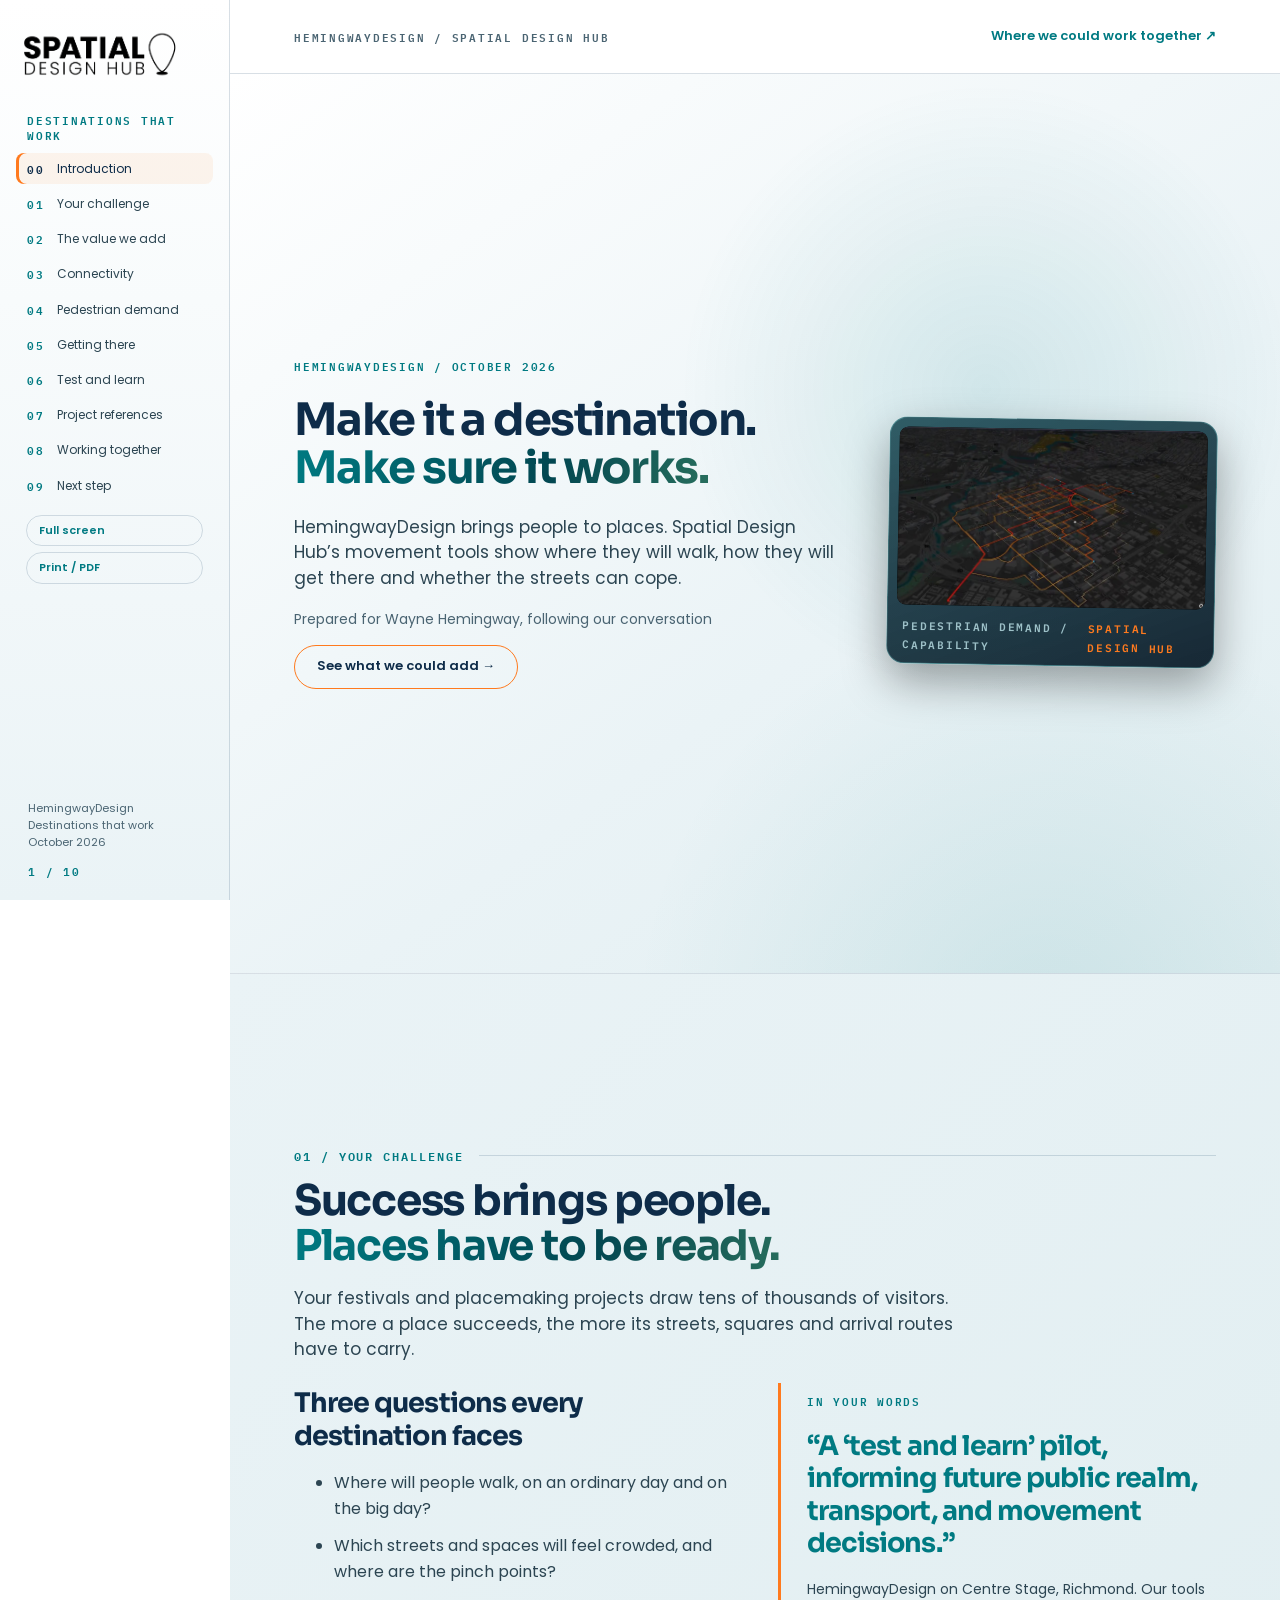
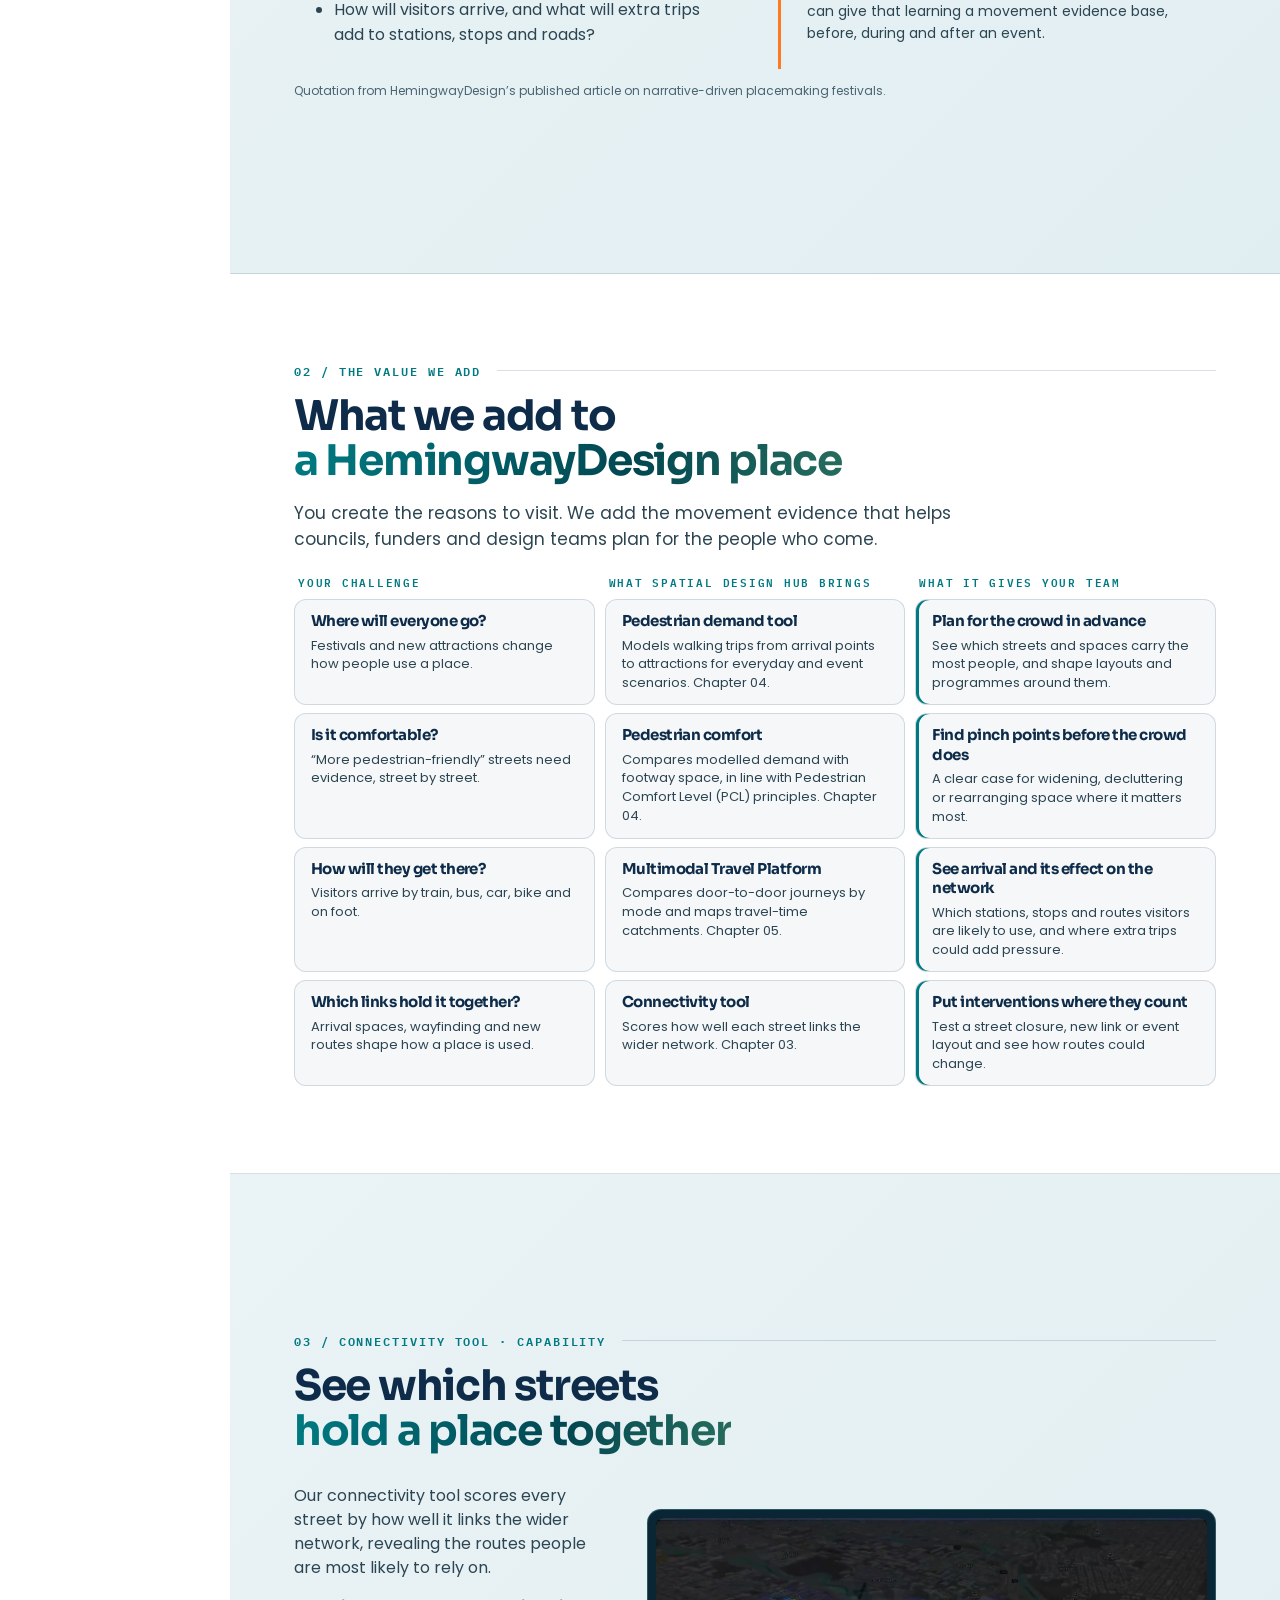
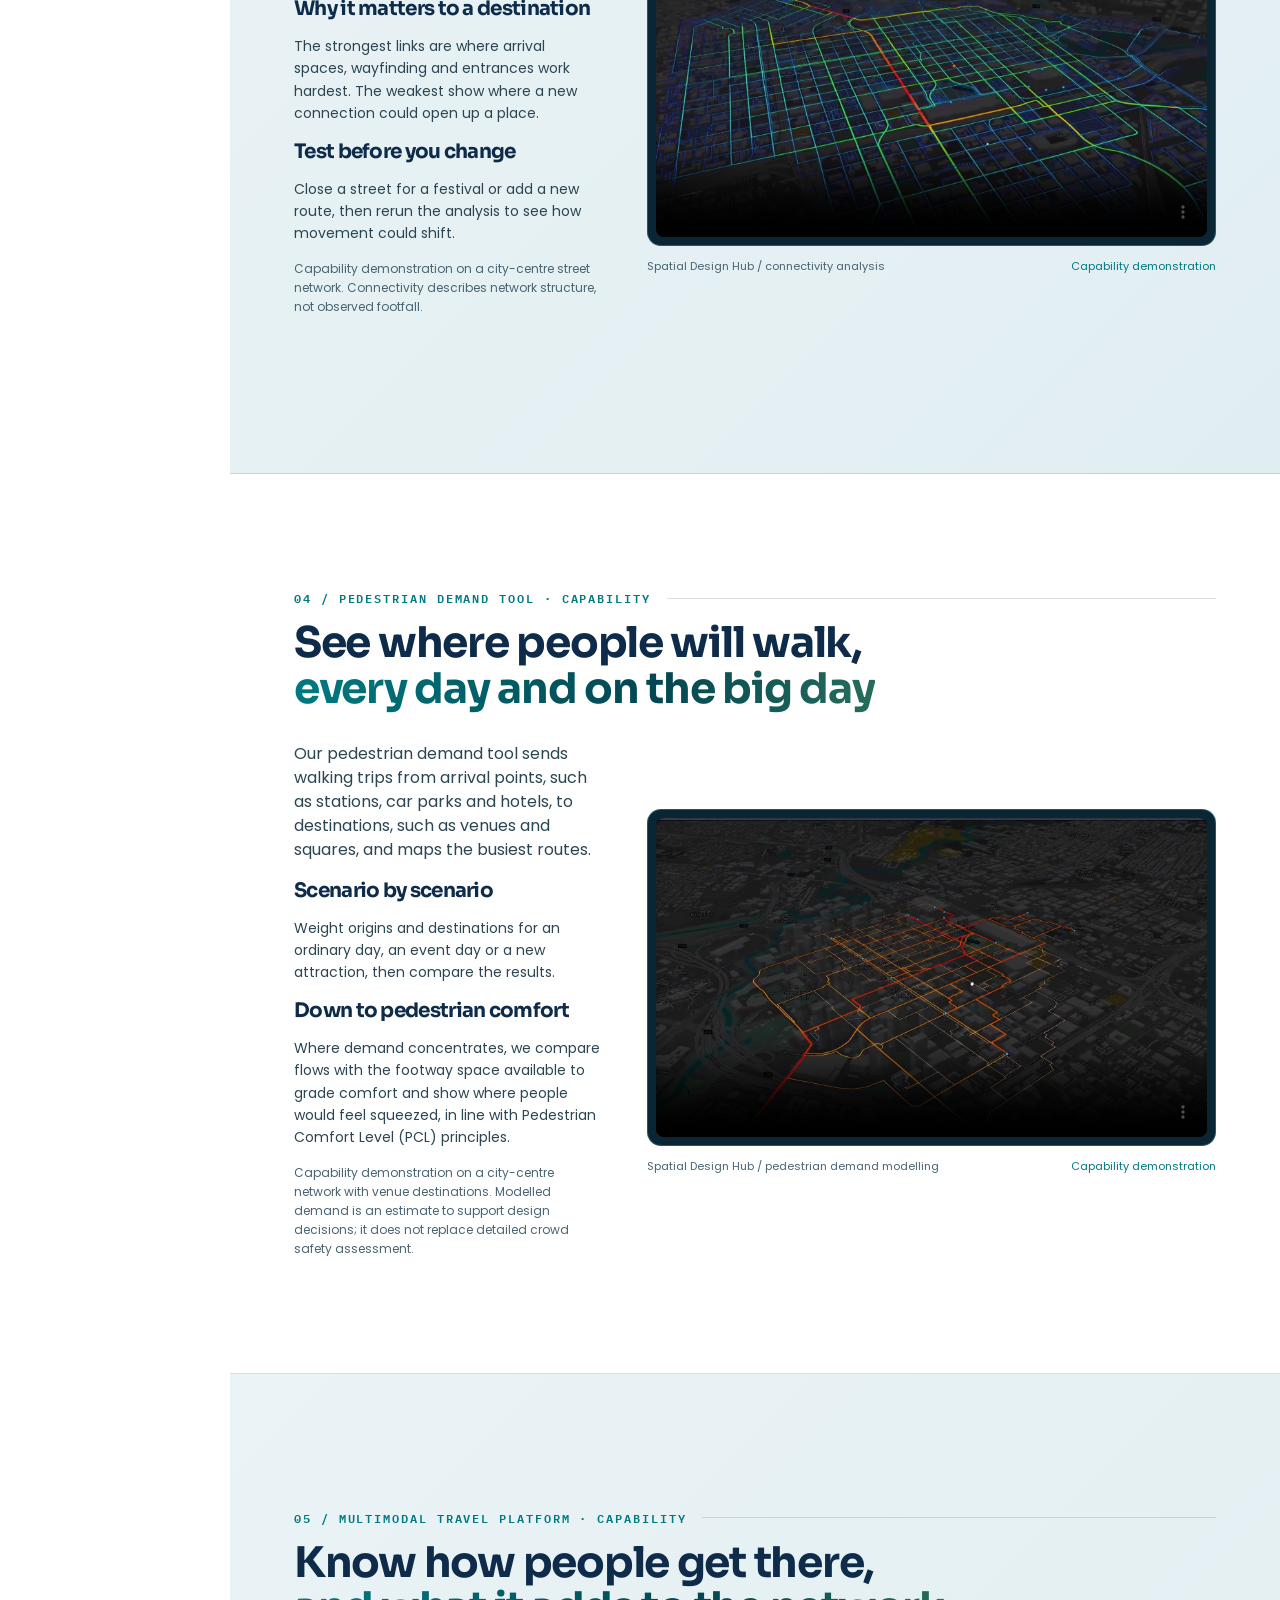
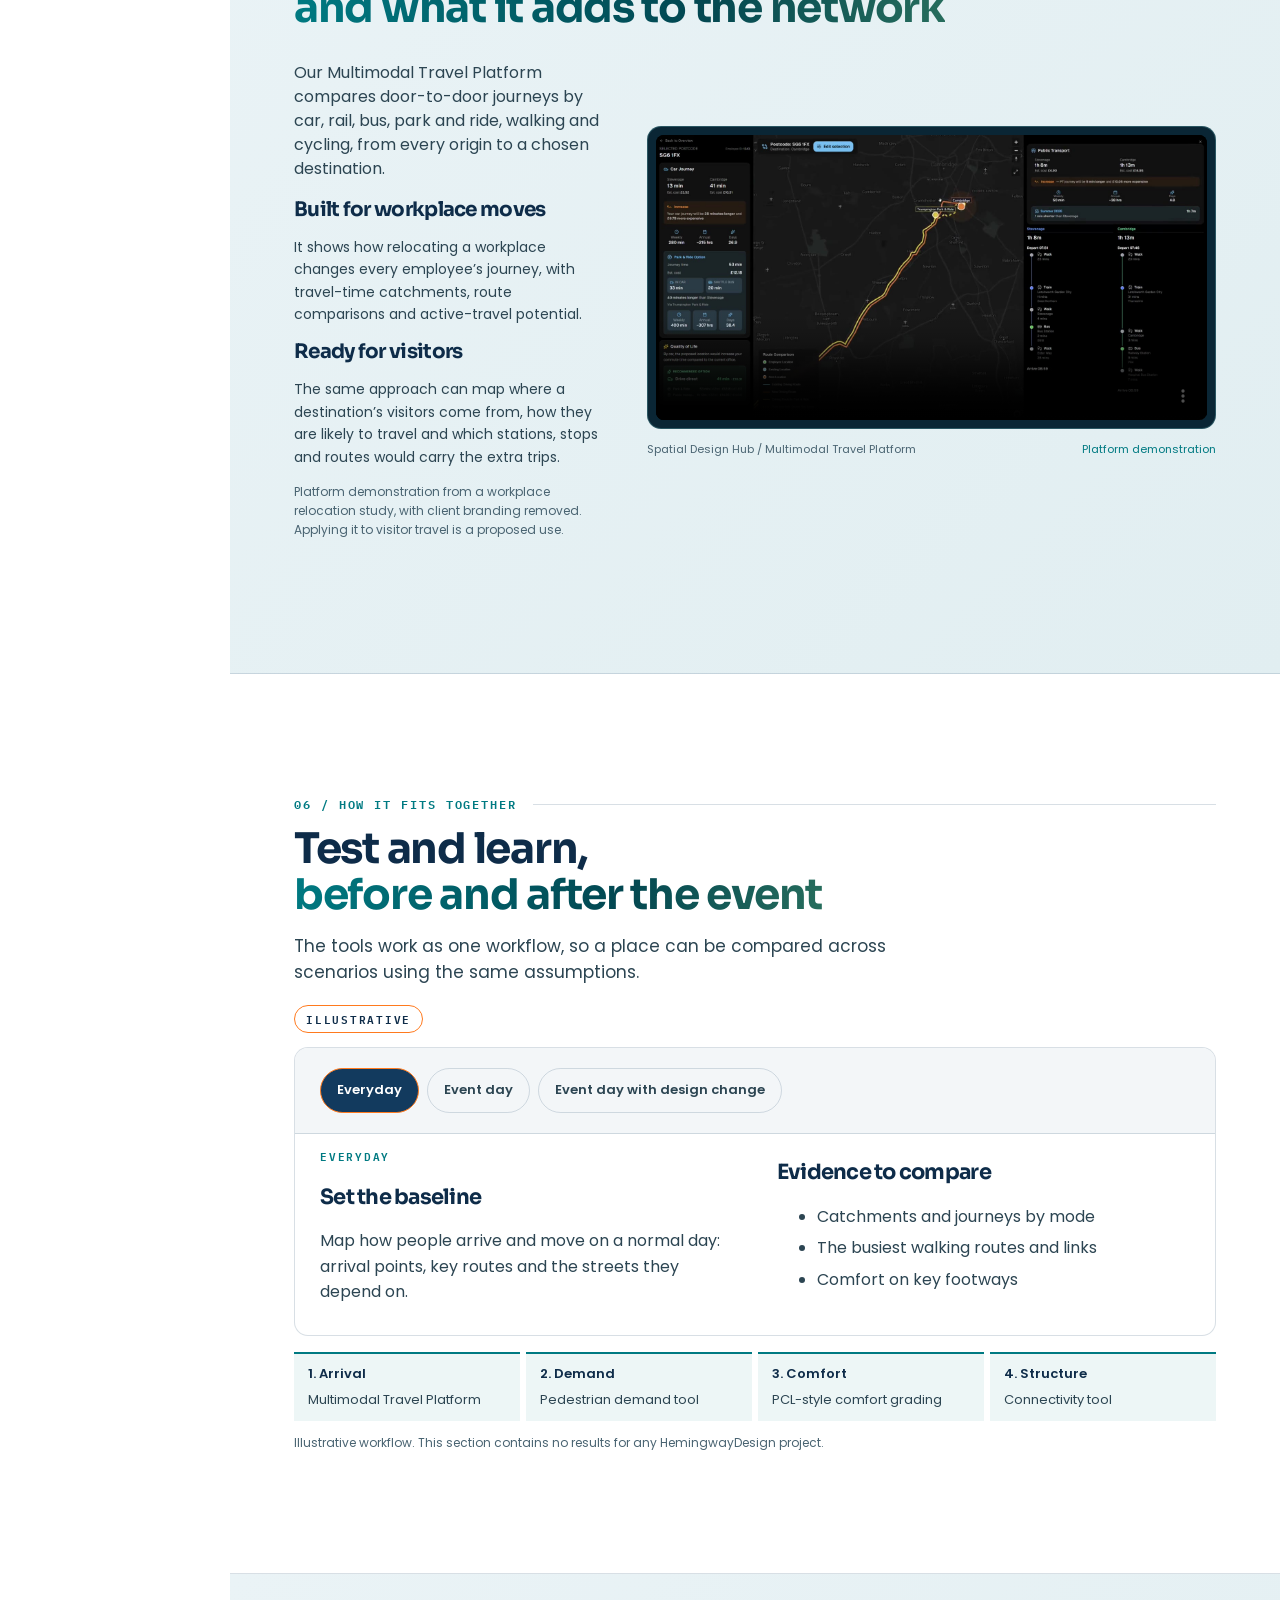
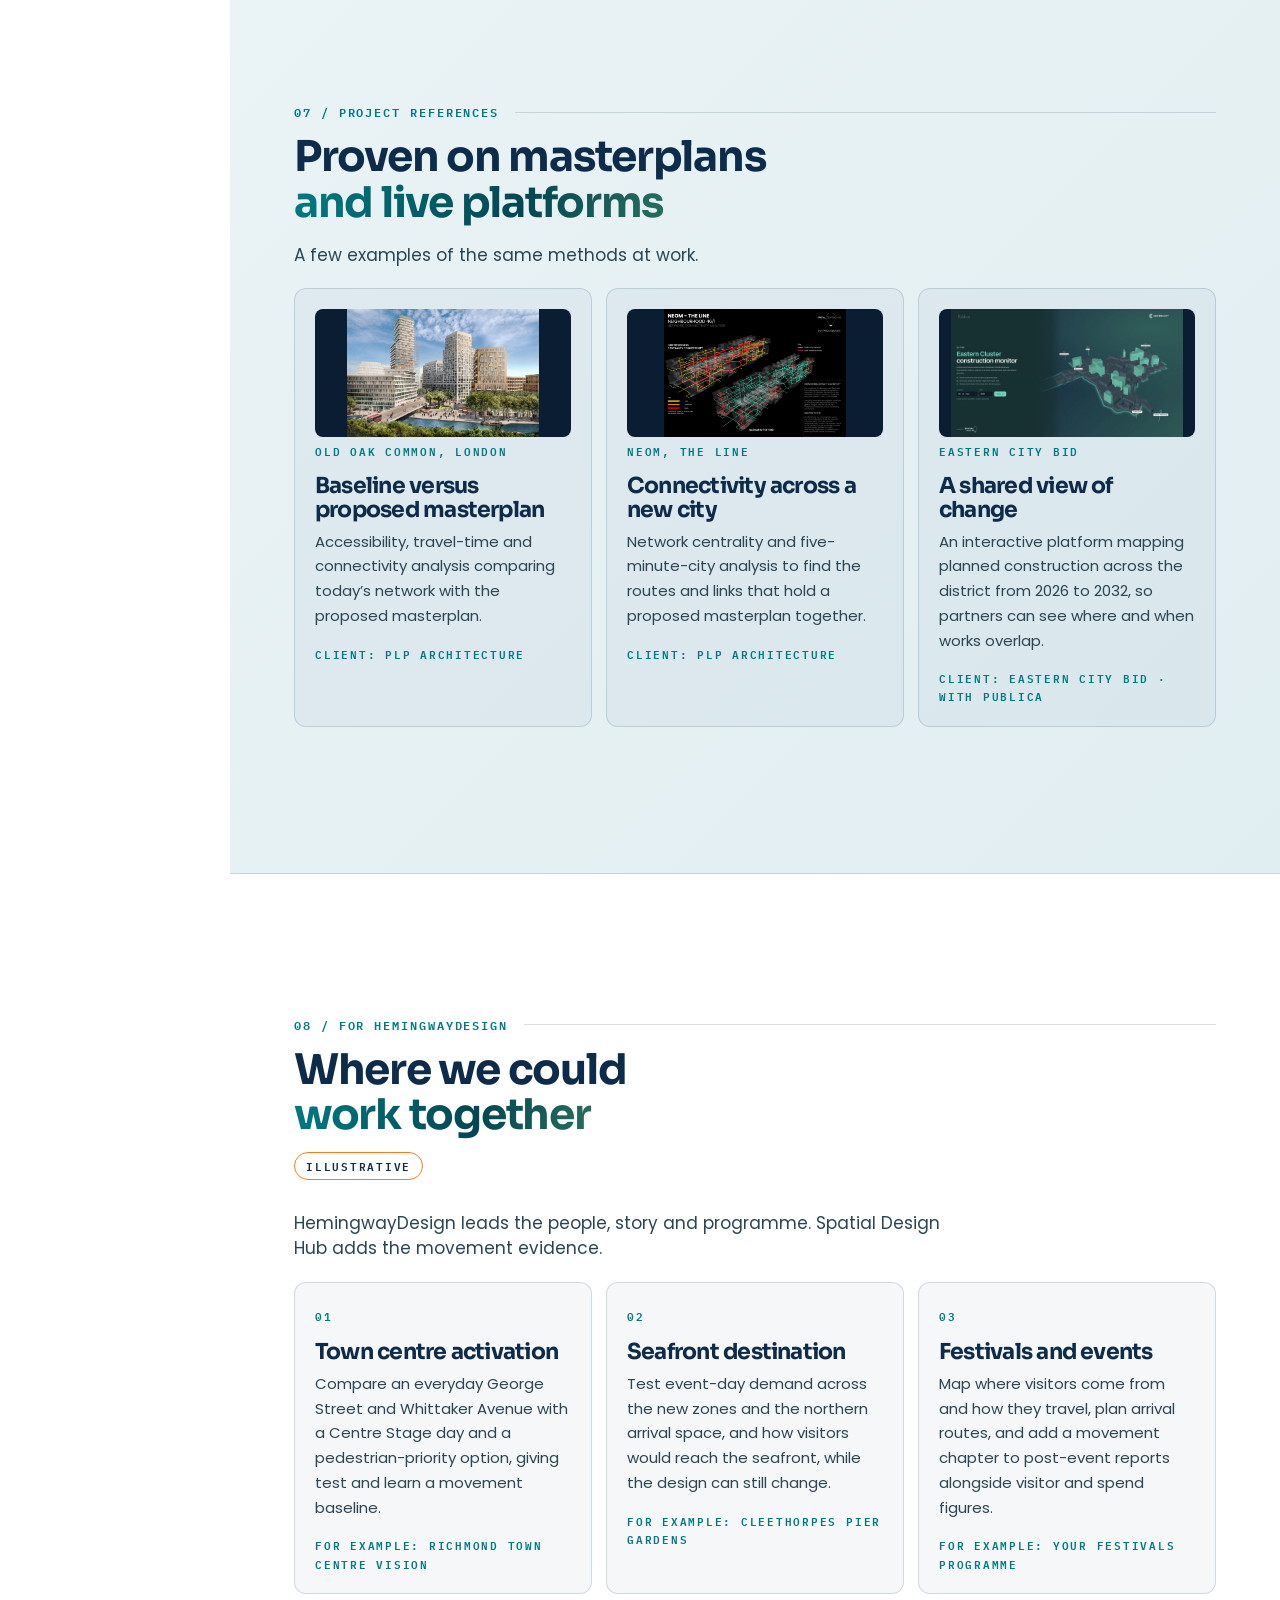
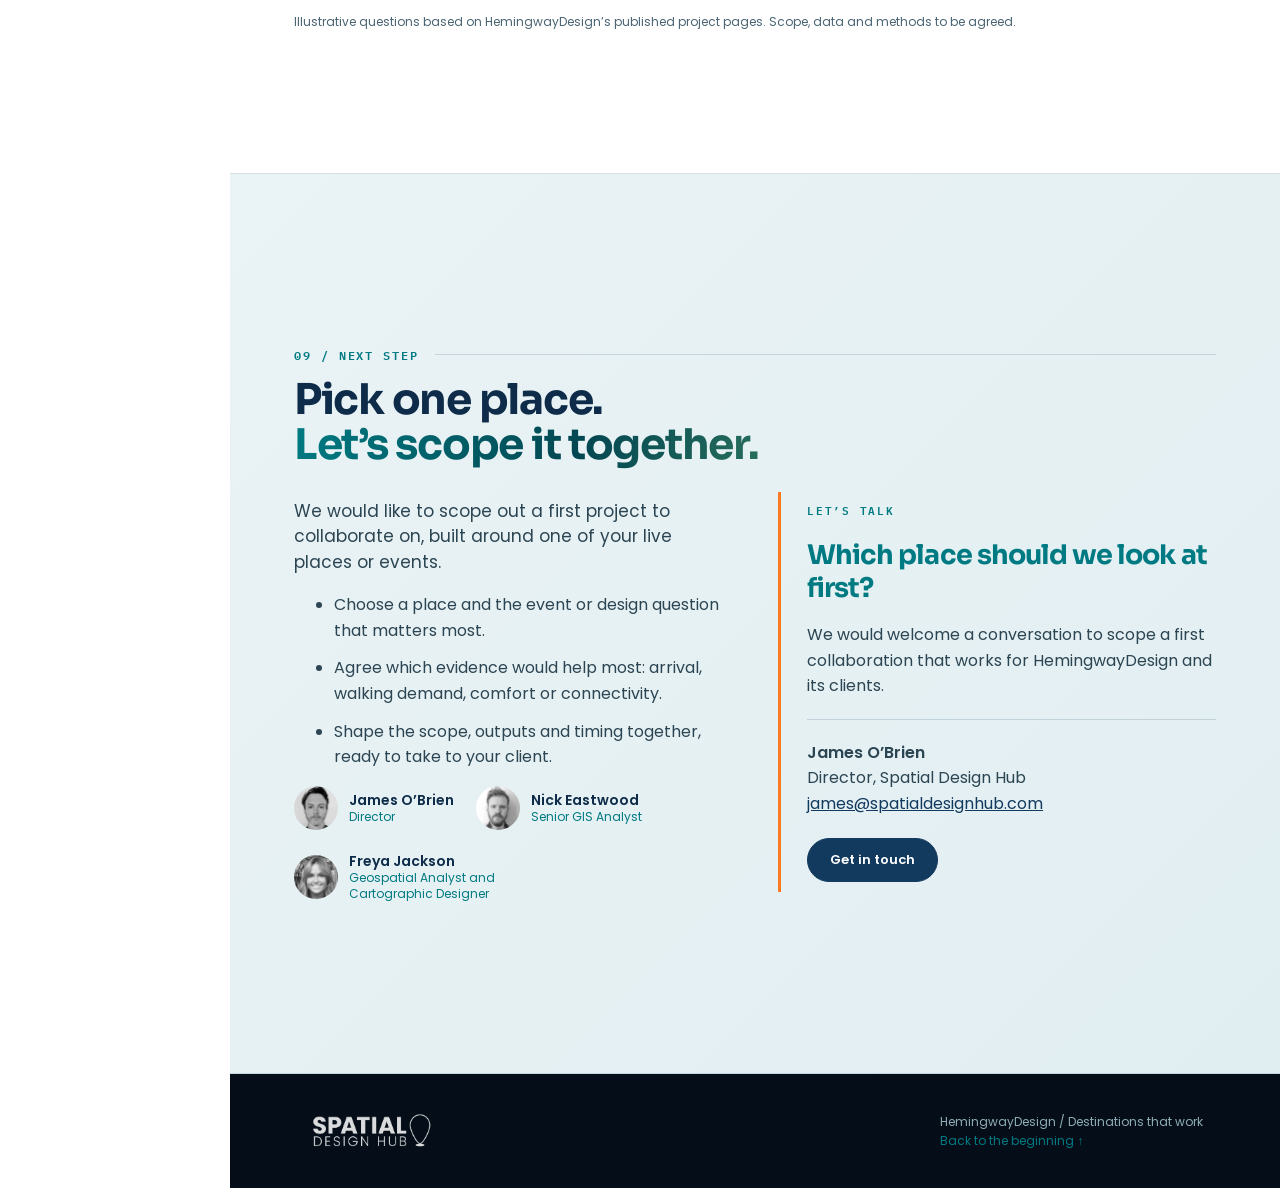
==== commit f44d044e: "Add files via upload" ====
--- a/hemingwaydesign-deck_Light/index.html
+++ b/hemingwaydesign-deck_Light/index.html
@@ -171,7 +171,7 @@
 <article class="card"><span class="num">03</span><h3>Festivals and events</h3><p>Map where visitors come from and how they travel, plan arrival routes, and add a movement chapter to post-event reports alongside visitor and spend figures.</p><p class="example">For example: your festivals programme</p></article>
 </div><p class="small">Illustrative questions based on HemingwayDesign&#8217;s published project pages. Scope, data and methods to be agreed.</p></div></section>
 
-<section id="next" class="section end"><div class="wrap reveal"><div class="section-label">09 / Next step</div><h2 class="section-title">Pick one place.<br><em>We&#8217;ll show you how it moves.</em></h2><div class="split"><div><p class="lead">A short pilot on one live project would show what the tools add before committing to anything larger.</p><ul><li>Choose a place and an event or design question.</li><li>We map arrival, walking demand and comfort for an everyday and an event-day scenario.</li><li>We share the results as maps and animations you can use with clients and communities.</li></ul><div class="team"><figure><img src="assets/James-OBrien.jpg" alt=""><figcaption><b>James O&#8217;Brien</b><span>Director</span></figcaption></figure><figure><img src="assets/Nick-Eastwood.jpg" alt=""><figcaption><b>Nick Eastwood</b><span>Senior GIS Analyst</span></figcaption></figure><figure><img src="assets/Freya-Jackson.jpg" alt=""><figcaption><b>Freya Jackson</b><span>Geospatial Analyst and<br>Cartographic Designer</span></figcaption></figure></div></div><div class="statement"><div class="eyebrow">Let&#8217;s talk</div><h3>Which place should we look at first?</h3><p>We would welcome a conversation about where a pilot would be most useful to HemingwayDesign and its clients.</p><hr><p class="contact"><strong>James O&#8217;Brien</strong><br>Director, Spatial Design Hub<br><a href="mailto:james@spatialdesignhub.com">james@spatialdesignhub.com</a></p><div class="actions"><a class="btn primary" href="mailto:james@spatialdesignhub.com">Get in touch</a></div></div></div></div></section>
+<section id="next" class="section end"><div class="wrap reveal"><div class="section-label">09 / Next step</div><h2 class="section-title">Pick one place.<br><em>Let&#8217;s scope it together.</em></h2><div class="split"><div><p class="lead">We would like to scope out a first project to collaborate on, built around one of your live places or events.</p><ul><li>Choose a place and the event or design question that matters most.</li><li>Agree which evidence would help most: arrival, walking demand, comfort or connectivity.</li><li>Shape the scope, outputs and timing together, ready to take to your client.</li></ul><div class="team"><figure><img src="assets/James-OBrien.jpg" alt=""><figcaption><b>James O&#8217;Brien</b><span>Director</span></figcaption></figure><figure><img src="assets/Nick-Eastwood.jpg" alt=""><figcaption><b>Nick Eastwood</b><span>Senior GIS Analyst</span></figcaption></figure><figure><img src="assets/Freya-Jackson.jpg" alt=""><figcaption><b>Freya Jackson</b><span>Geospatial Analyst and<br>Cartographic Designer</span></figcaption></figure></div></div><div class="statement"><div class="eyebrow">Let&#8217;s talk</div><h3>Which place should we look at first?</h3><p>We would welcome a conversation to scope a first collaboration that works for HemingwayDesign and its clients.</p><hr><p class="contact"><strong>James O&#8217;Brien</strong><br>Director, Spatial Design Hub<br><a href="mailto:james@spatialdesignhub.com">james@spatialdesignhub.com</a></p><div class="actions"><a class="btn primary" href="mailto:james@spatialdesignhub.com">Get in touch</a></div></div></div></div></section>
 
 <footer class="footer"><img src="[data-uri]" alt="Spatial Design Hub"><div>HemingwayDesign / Destinations that work<br><a href="#top">Back to the beginning ↑</a></div></footer></main></div><script>document.documentElement.classList.add('js');
 const links=[...document.querySelectorAll('.chapter-nav a')];const sections=links.map(a=>document.querySelector(a.getAttribute('href')));let active=0;const counter=document.getElementById('counter');
